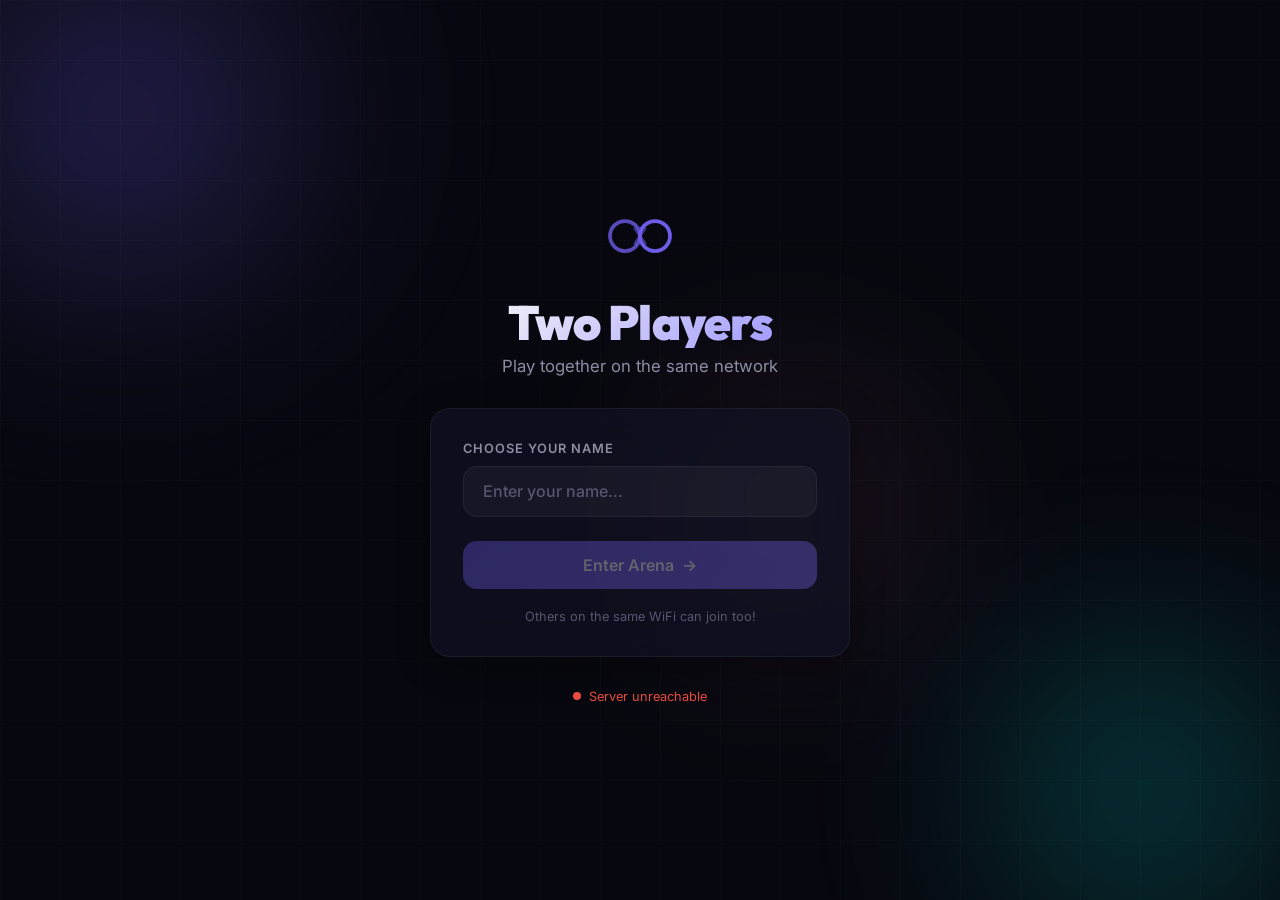
==== frontend/index.html @ 7f924c31 "feat: add battleship and word duel multiplayer game modes with backend services and frontend UI" ====
<!DOCTYPE html>
<html lang="en">
<head>
    <meta charset="UTF-8">
    <meta name="viewport" content="width=device-width, initial-scale=1.0">
    <title>Two Players | Local Multiplayer Games</title>
    <meta name="description" content="Play multiplayer games with friends on the same WiFi network. Challenge your friends in real-time!">

    <!-- Google Fonts -->
    <link rel="preconnect" href="https://fonts.googleapis.com">
    <link rel="preconnect" href="https://fonts.gstatic.com" crossorigin>
    <link href="https://fonts.googleapis.com/css2?family=Outfit:wght@300;400;500;600;700;800;900&family=Inter:wght@300;400;500;600;700&display=swap" rel="stylesheet">

    <!-- Socket.IO client (local vendored library for offline/LAN multiplayer) -->
    <script src="js/libs/socket.io.min.js"></script>

    <!-- Stylesheets -->
    <link rel="stylesheet" href="css/base.css">
    <link rel="stylesheet" href="css/components.css">
    <link rel="stylesheet" href="css/animations.css">
    <link rel="stylesheet" href="css/screens/register.css">
    <link rel="stylesheet" href="css/screens/lobby.css">
    <link rel="stylesheet" href="css/screens/games.css">
    <link rel="stylesheet" href="css/screens/tic-tac-toe.css">
    <link rel="stylesheet" href="css/screens/rock-paper-scissors.css">
    <link rel="stylesheet" href="css/screens/connect-four.css">
    <link rel="stylesheet" href="css/screens/memory-match.css">
    <link rel="stylesheet" href="css/screens/word-duel.css">
</head>
<body>
    <!-- ═══════ Animated Background ═══════ -->
    <div class="bg-animation">
        <div class="orb orb-1"></div>
        <div class="orb orb-2"></div>
        <div class="orb orb-3"></div>
        <div class="grid-overlay"></div>
    </div>

    <!-- ═══════ Toast Container ═══════ -->
    <div id="toast-container"></div>

    <!-- ═══════ SCREEN 1: Registration ═══════ -->
    <section id="screen-register" class="screen active">
        <div class="register-container">
            <div class="logo-section">
                <div class="logo-icon">
                    <svg viewBox="0 0 64 64" fill="none">
                        <circle cx="20" cy="32" r="12" stroke="currentColor" stroke-width="3" opacity="0.8"/>
                        <circle cx="44" cy="32" r="12" stroke="currentColor" stroke-width="3"/>
                        <path d="M28 26 L36 38" stroke="currentColor" stroke-width="2.5" stroke-linecap="round" opacity="0.5"/>
                        <path d="M28 38 L36 26" stroke="currentColor" stroke-width="2.5" stroke-linecap="round" opacity="0.5"/>
                    </svg>
                </div>
                <h1 class="logo-title">Two Players</h1>
                <p class="logo-subtitle">Play together on the same network</p>
            </div>

            <div class="register-card glass-card">
                <div class="input-group">
                    <label for="player-name">Choose your name</label>
                    <input
                        type="text"
                        id="player-name"
                        placeholder="Enter your name..."
                        maxlength="16"
                        autocomplete="off"
                        spellcheck="false"
                    >
                    <div class="input-accent"></div>
                </div>
                <button id="btn-join" class="btn-primary" disabled>
                    <span class="btn-text">Enter Arena</span>
                    <span class="btn-icon">→</span>
                </button>
                <p class="hint-text">Others on the same WiFi can join too!</p>
            </div>

            <div class="connection-status" id="connection-status">
                <span class="status-dot"></span>
                <span class="status-text">Connecting to server...</span>
            </div>
        </div>
    </section>

    <!-- ═══════ SCREEN 2: Lobby (Who to play with) ═══════ -->
    <section id="screen-lobby" class="screen">
        <header class="top-bar">
            <div class="top-bar-left">
                <button id="btn-lobby-back" class="btn-icon-only" title="Change Name / Exit">
                    <svg viewBox="0 0 24 24" fill="none" stroke="currentColor" stroke-width="2" stroke-linecap="round">
                        <path d="M19 12H5M12 19l-7-7 7-7"/>
                    </svg>
                </button>
                <div class="user-badge">
                    <div class="avatar" id="my-avatar">?</div>
                    <span class="user-name" id="my-name">Player</span>
                </div>
            </div>

            <div class="top-bar-center">
                <h2>Players Online</h2>
            </div>
            <div class="top-bar-right">
                <div class="online-count">
                    <span class="pulse-dot"></span>
                    <span id="online-count">0</span> online
                </div>
            </div>
        </header>

        <main class="lobby-content">
            <div id="player-list-empty" class="empty-state">
                <div class="empty-icon">
                    <svg viewBox="0 0 80 80" fill="none">
                        <circle cx="40" cy="30" r="14" stroke="currentColor" stroke-width="2.5"/>
                        <path d="M18 65 C18 50 62 50 62 65" stroke="currentColor" stroke-width="2.5" stroke-linecap="round"/>
                        <circle cx="58" cy="22" r="6" stroke="currentColor" stroke-width="2" opacity="0.5"/>
                        <path d="M64 22 L72 22 M68 18 L68 26" stroke="currentColor" stroke-width="2" stroke-linecap="round" opacity="0.5"/>
                    </svg>
                </div>
                <h3>Waiting for players...</h3>
                <p>Share your WiFi network and ask a friend to join!</p>
            </div>

            <div id="player-list" class="player-list"></div>
        </main>

        <!-- Invite Modal -->
        <div id="invite-modal" class="modal-overlay hidden">
            <div class="modal glass-card">
                <div class="modal-icon invite-icon">⚔️</div>
                <h3 id="invite-modal-title">Challenge Incoming!</h3>
                <p id="invite-modal-text">Player wants to play with you</p>
                <div class="modal-actions">
                    <button id="btn-accept-invite" class="btn-primary">Accept</button>
                    <button id="btn-decline-invite" class="btn-secondary">Decline</button>
                </div>
            </div>
        </div>
    </section>

    <!-- ═══════ SCREEN 3: Game Selection (Cards) ═══════ -->
    <section id="screen-games" class="screen">
        <header class="top-bar">
            <div class="top-bar-left">
                <button id="btn-leave-pair" class="btn-icon-only" title="Leave">
                    <svg viewBox="0 0 24 24" fill="none" stroke="currentColor" stroke-width="2" stroke-linecap="round">
                        <path d="M19 12H5M12 19l-7-7 7-7"/>
                    </svg>
                </button>
            </div>
            <div class="top-bar-center">
                <h2>Choose a Game</h2>
            </div>
            <div class="top-bar-right">
                <div class="pair-info">
                    <span class="pair-badge" id="pair-badge">You & Friend</span>
                </div>
            </div>
        </header>

        <main class="games-content">
            <div class="games-grid" id="games-grid">
                <!-- Game cards injected by JS -->
            </div>
        </main>
    </section>

    <!-- ═══════ SCREEN 4: Game Arena (Tic Tac Toe) ═══════ -->
    <section id="screen-game-arena" class="screen">
        <header class="top-bar">
            <div class="top-bar-left">
                <button id="btn-leave-game" class="btn-icon-only" title="Back to Games">
                    <svg viewBox="0 0 24 24" fill="none" stroke="currentColor" stroke-width="2" stroke-linecap="round">
                        <path d="M19 12H5M12 19l-7-7 7-7"/>
                    </svg>
                </button>
            </div>
            <div class="top-bar-center">
                <h2 id="arena-game-title">Tic Tac Toe</h2>
            </div>
            <div class="top-bar-right">
                <div class="pair-info">
                    <span class="pair-badge" id="arena-pair-badge">You & Friend</span>
                </div>
            </div>
        </header>

        <main class="arena-content">
            <!-- Scoreboard -->
            <div class="ttt-scoreboard">
                <div class="ttt-score-card player-x-card" id="card-player-x">
                    <div class="avatar ttt-avatar" id="ttt-avatar-x">X</div>
                    <div class="ttt-player-details">
                        <span class="ttt-player-name" id="ttt-name-x">Player 1</span>
                        <span class="ttt-symbol-badge badge-x">✕</span>
                    </div>
                    <div class="ttt-score" id="ttt-score-x">0</div>
                </div>

                <div class="ttt-vs-card">
                    <span class="ttt-ties-label">DRAWS</span>
                    <span class="ttt-ties-score" id="ttt-score-ties">0</span>
                </div>

                <div class="ttt-score-card player-o-card" id="card-player-o">
                    <div class="ttt-score" id="ttt-score-o">0</div>
                    <div class="ttt-player-details">
                        <span class="ttt-player-name" id="ttt-name-o">Player 2</span>
                        <span class="ttt-symbol-badge badge-o">○</span>
                    </div>
                    <div class="avatar ttt-avatar" id="ttt-avatar-o">O</div>
                </div>
            </div>

            <!-- Turn Banner -->
            <div class="ttt-turn-banner" id="ttt-turn-banner">
                <span class="turn-dot"></span>
                <span id="ttt-turn-text">Waiting for game start...</span>
            </div>

            <!-- 3x3 Grid Board -->
            <div class="ttt-board-wrapper">
                <div class="ttt-board" id="ttt-board">
                    <button class="ttt-cell" data-index="0" aria-label="Cell 0"></button>
                    <button class="ttt-cell" data-index="1" aria-label="Cell 1"></button>
                    <button class="ttt-cell" data-index="2" aria-label="Cell 2"></button>
                    <button class="ttt-cell" data-index="3" aria-label="Cell 3"></button>
                    <button class="ttt-cell" data-index="4" aria-label="Cell 4"></button>
                    <button class="ttt-cell" data-index="5" aria-label="Cell 5"></button>
                    <button class="ttt-cell" data-index="6" aria-label="Cell 6"></button>
                    <button class="ttt-cell" data-index="7" aria-label="Cell 7"></button>
                    <button class="ttt-cell" data-index="8" aria-label="Cell 8"></button>
                </div>
            </div>
        </main>

        <!-- Round Result Modal -->
        <div id="ttt-result-modal" class="modal-overlay hidden">
            <div class="modal glass-card">
                <div class="modal-icon" id="ttt-result-icon">🏆</div>
                <h3 id="ttt-result-title">Victory!</h3>
                <p id="ttt-result-sub">Alice won the round</p>
                <div class="modal-actions">
                    <button id="btn-ttt-rematch" class="btn-primary">Play Again</button>
                    <button id="btn-ttt-back" class="btn-secondary">Leave to Lobby</button>
                </div>
            </div>
        </div>
    </section>

    <!-- ═══════ SCREEN 5: Game Arena (Rock Paper Scissors) ═══════ -->
    <section id="screen-rps-arena" class="screen">
        <header class="top-bar">
            <div class="top-bar-left">
                <button id="btn-leave-rps" class="btn-icon-only" title="Back to Games">
                    <svg viewBox="0 0 24 24" fill="none" stroke="currentColor" stroke-width="2" stroke-linecap="round">
                        <path d="M19 12H5M12 19l-7-7 7-7"/>
                    </svg>
                </button>
            </div>
            <div class="top-bar-center">
                <h2 id="rps-game-title">Rock Paper Scissors</h2>
            </div>
            <div class="top-bar-right">
                <div class="pair-info">
                    <span class="pair-badge" id="rps-pair-badge">You & Friend</span>
                </div>
            </div>
        </header>

        <main class="arena-content rps-content">
            <!-- Scoreboard -->
            <div class="rps-scoreboard">
                <div class="rps-score-card player-p1-card" id="rps-card-p1">
                    <div class="avatar rps-avatar" id="rps-avatar-p1">1</div>
                    <div class="rps-player-details">
                        <span class="rps-player-name" id="rps-name-p1">Player 1</span>
                        <span class="rps-status-pill" id="rps-status-p1">Thinking...</span>
                    </div>
                    <div class="rps-score" id="rps-score-p1">0</div>
                </div>

                <div class="rps-round-tracker">
                    <span class="rps-round-badge" id="rps-round-badge">Round 1</span>
                    <span class="rps-target-hint">First to 3</span>
                </div>

                <div class="rps-score-card player-p2-card" id="rps-card-p2">
                    <div class="rps-score" id="rps-score-p2">0</div>
                    <div class="rps-player-details">
                        <span class="rps-player-name" id="rps-name-p2">Player 2</span>
                        <span class="rps-status-pill" id="rps-status-p2">Thinking...</span>
                    </div>
                    <div class="avatar rps-avatar" id="rps-avatar-p2">2</div>
                </div>
            </div>

            <!-- Clash Arena Stage -->
            <div class="rps-stage" id="rps-stage">
                <!-- Player 1 Hand Slot -->
                <div class="rps-fighter-slot left rps-slot-p1" id="rps-slot-p1">
                    <div class="rps-hand-display" id="rps-hand-p1">
                        <span class="rps-hand-emoji">❓</span>
                    </div>
                    <span class="rps-fighter-label" id="rps-fighter-label-p1">Player 1</span>
                </div>

                <!-- VS Flash Centerpiece -->
                <div class="rps-vs-divider">
                    <div class="rps-vs-circle">VS</div>
                    <div class="rps-clash-sparks" id="rps-clash-sparks"></div>
                </div>

                <!-- Player 2 Hand Slot -->
                <div class="rps-fighter-slot right rps-slot-p2" id="rps-slot-p2">
                    <div class="rps-hand-display" id="rps-hand-p2">
                        <span class="rps-hand-emoji">❓</span>
                    </div>
                    <span class="rps-fighter-label" id="rps-fighter-label-p2">Player 2</span>
                </div>
            </div>

            <!-- Round Announcement Banner -->
            <div class="rps-banner" id="rps-banner">
                <span class="rps-banner-icon">⚔️</span>
                <span id="rps-banner-text">Choose your weapon!</span>
            </div>

            <!-- Player Controls: 3 Pickable Cards -->
            <div class="rps-controls" id="rps-controls">
                <p class="rps-controls-hint">Make your secret pick:</p>
                <div class="rps-buttons-grid">
                    <button class="rps-choice-btn" data-choice="rock" id="rps-btn-rock">
                        <span class="choice-icon">✊</span>
                        <span class="choice-label">Rock</span>
                        <span class="choice-beats">Crushes Scissors</span>
                    </button>
                    <button class="rps-choice-btn" data-choice="paper" id="rps-btn-paper">
                        <span class="choice-icon">✋</span>
                        <span class="choice-label">Paper</span>
                        <span class="choice-beats">Wraps Rock</span>
                    </button>
                    <button class="rps-choice-btn" data-choice="scissors" id="rps-btn-scissors">
                        <span class="choice-icon">✌️</span>
                        <span class="choice-label">Scissors</span>
                        <span class="choice-beats">Cuts Paper</span>
                    </button>
                </div>
            </div>

            <!-- Post-round Countdown / Next Round button -->
            <div class="rps-next-action hidden" id="rps-next-action">
                <button id="btn-rps-next" class="btn-primary">
                    Next Round (<span id="rps-next-countdown">3</span>s)
                </button>
            </div>
        </main>

        <!-- Match Result Modal -->
        <div id="rps-result-modal" class="modal-overlay hidden">
            <div class="modal glass-card">
                <div class="modal-icon" id="rps-result-icon">🏆</div>
                <h3 id="rps-result-title">Victory!</h3>
                <p id="rps-result-sub">Alice won the match 3 - 1</p>
                <div class="modal-actions">
                    <button id="btn-rps-rematch" class="btn-primary">Play Again</button>
                    <button id="btn-rps-back" class="btn-secondary">Leave to Lobby</button>
                </div>
            </div>
        </div>
    </section>

    <!-- ═══════ SCREEN 6: Game Arena (Connect Four) ═══════ -->
    <section id="screen-c4-arena" class="screen">
        <header class="top-bar">
            <div class="top-bar-left">
                <button id="btn-leave-c4" class="btn-icon-only" title="Back to Games">
                    <svg viewBox="0 0 24 24" fill="none" stroke="currentColor" stroke-width="2" stroke-linecap="round">
                        <path d="M19 12H5M12 19l-7-7 7-7"/>
                    </svg>
                </button>
            </div>
            <div class="top-bar-center">
                <h2 id="c4-game-title">Connect Four</h2>
            </div>
            <div class="top-bar-right">
                <div class="pair-info">
                    <span class="pair-badge" id="c4-pair-badge">You & Friend</span>
                </div>
            </div>
        </header>

        <main class="arena-content c4-content">
            <!-- Scoreboard -->
            <div class="c4-scoreboard">
                <div class="c4-score-card player-red-card" id="c4-card-red">
                    <div class="avatar c4-avatar" id="c4-avatar-red">🔴</div>
                    <div class="c4-player-details">
                        <span class="c4-player-name" id="c4-name-red">Player 1</span>
                        <span class="c4-color-badge badge-red">Red Disc</span>
                    </div>
                    <div class="c4-score" id="c4-score-red">0</div>
                </div>

                <div class="c4-vs-card">
                    <span class="c4-ties-label">DRAWS</span>
                    <span class="c4-ties-score" id="c4-score-ties">0</span>
                </div>

                <div class="c4-score-card player-yellow-card" id="c4-card-yellow">
                    <div class="c4-score" id="c4-score-yellow">0</div>
                    <div class="c4-player-details">
                        <span class="c4-player-name" id="c4-name-yellow">Player 2</span>
                        <span class="c4-color-badge badge-yellow">Yellow Disc</span>
                    </div>
                    <div class="avatar c4-avatar" id="c4-avatar-yellow">🟡</div>
                </div>
            </div>

            <!-- Turn Banner -->
            <div class="c4-turn-banner" id="c4-turn-banner">
                <span class="c4-turn-dot" id="c4-turn-dot"></span>
                <span id="c4-turn-text">Waiting for game start...</span>
            </div>

            <!-- 7x6 Board Frame -->
            <div class="c4-board-wrapper">
                <!-- 7 Column Drop Arrow Controls -->
                <div class="c4-column-indicators" id="c4-column-indicators">
                    <!-- Drop buttons 0..6 injected by JS -->
                </div>

                <!-- 7x6 Circular Grid -->
                <div class="c4-board" id="c4-board">
                    <!-- 42 cells injected by JS -->
                </div>
            </div>
        </main>

        <!-- Round Result Modal -->
        <div id="c4-result-modal" class="modal-overlay hidden">
            <div class="modal glass-card">
                <div class="modal-icon" id="c4-result-icon">🏆</div>
                <h3 id="c4-result-title">Victory!</h3>
                <p id="c4-result-sub">Alice connected 4 discs!</p>
                <div class="modal-actions">
                    <button id="btn-c4-rematch" class="btn-primary">Play Again</button>
                    <button id="btn-c4-back" class="btn-secondary">Leave to Lobby</button>
                </div>
            </div>
        </div>
    </section>

    <!-- ═══════ SCREEN 7: Game Arena (Memory Match) ═══════ -->
    <section id="screen-memory-arena" class="screen">
        <header class="top-bar">
            <div class="top-bar-left">
                <button id="btn-leave-memory" class="btn-icon-only" title="Back to Games">
                    <svg viewBox="0 0 24 24" fill="none" stroke="currentColor" stroke-width="2" stroke-linecap="round">
                        <path d="M19 12H5M12 19l-7-7 7-7"/>
                    </svg>
                </button>
            </div>
            <div class="top-bar-center">
                <h2 id="memory-game-title">Memory Match</h2>
            </div>
            <div class="top-bar-right">
                <div class="pair-info">
                    <span class="pair-badge" id="memory-pair-badge">You & Friend</span>
                </div>
            </div>
        </header>

        <main class="arena-content memory-content">
            <!-- Scoreboard -->
            <div class="memory-scoreboard">
                <div class="memory-score-card player-p1-card" id="memory-card-p1">
                    <div class="avatar memory-avatar" id="memory-avatar-p1">1</div>
                    <div class="memory-player-details">
                        <span class="memory-player-name" id="memory-name-p1">Player 1</span>
                        <span class="memory-pairs-pill" id="memory-pairs-p1">0 pairs</span>
                    </div>
                    <div class="memory-score" id="memory-score-p1">0</div>
                </div>

                <div class="memory-tracker">
                    <span class="memory-pairs-left-badge" id="memory-pairs-left">8 Left</span>
                    <span class="memory-total-pairs">Pairs Duel</span>
                </div>

                <div class="memory-score-card player-p2-card" id="memory-card-p2">
                    <div class="memory-score" id="memory-score-p2">0</div>
                    <div class="memory-player-details">
                        <span class="memory-player-name" id="memory-name-p2">Player 2</span>
                        <span class="memory-pairs-pill" id="memory-pairs-p2">0 pairs</span>
                    </div>
                    <div class="avatar memory-avatar" id="memory-avatar-p2">2</div>
                </div>
            </div>

            <!-- Turn Banner -->
            <div class="memory-turn-banner" id="memory-turn-banner">
                <span class="memory-turn-dot" id="memory-turn-dot"></span>
                <span id="memory-turn-text">Flip 2 cards to find a match!</span>
            </div>

            <!-- 4x4 Grid Board -->
            <div class="memory-grid" id="memory-grid">
                <!-- 16 flip cards injected by JS -->
            </div>
        </main>

        <!-- Round Result Modal -->
        <div id="memory-result-modal" class="modal-overlay hidden">
            <div class="modal glass-card">
                <div class="modal-icon" id="memory-result-icon">🏆</div>
                <h3 id="memory-result-title">Victory!</h3>
                <p id="memory-result-sub">Alice found 5 pairs and won!</p>
                <div class="modal-actions">
                    <button id="btn-memory-rematch" class="btn-primary">Play Again</button>
                    <button id="btn-memory-back" class="btn-secondary">Leave to Lobby</button>
                </div>
            </div>
        </div>
    </section>

    <!-- ═══════ SCREEN 8: Game Arena (Word Duel) ═══════ -->
    <section id="screen-word-arena" class="screen">
        <header class="top-bar">
            <div class="top-bar-left">
                <button id="btn-leave-word" class="btn-icon-only" title="Back to Games">
                    <svg viewBox="0 0 24 24" fill="none" stroke="currentColor" stroke-width="2" stroke-linecap="round">
                        <path d="M19 12H5M12 19l-7-7 7-7"/>
                    </svg>
                </button>
            </div>
            <div class="top-bar-center">
                <h2 id="word-game-title">Word Duel</h2>
            </div>
            <div class="top-bar-right">
                <div class="pair-info">
                    <span class="pair-badge" id="word-pair-badge">You & Friend</span>
                </div>
            </div>
        </header>

        <main class="arena-content word-content">
            <!-- Scoreboard -->
            <div class="word-scoreboard">
                <div class="word-score-card player-p1-card" id="word-card-p1">
                    <div class="avatar word-avatar" id="word-avatar-p1">1</div>
                    <div class="word-player-details">
                        <span class="word-player-name" id="word-name-p1">Player 1</span>
                        <span class="word-pts-pill">Duelist</span>
                    </div>
                    <div class="word-score" id="word-score-p1">0</div>
                </div>

                <div class="word-tracker">
                    <span class="word-round-badge" id="word-round-badge">Round 1 / 3</span>
                    <div class="word-strikes-container" id="word-strikes">❤️❤️❤️❤️❤️❤️</div>
                </div>

                <div class="word-score-card player-p2-card" id="word-card-p2">
                    <div class="word-score" id="word-score-p2">0</div>
                    <div class="word-player-details">
                        <span class="word-player-name" id="word-name-p2">Player 2</span>
                        <span class="word-pts-pill">Duelist</span>
                    </div>
                    <div class="avatar word-avatar" id="word-avatar-p2">2</div>
                </div>
            </div>

            <!-- Turn Banner -->
            <div class="word-turn-banner" id="word-turn-banner">
                <span class="word-turn-dot" id="word-turn-dot"></span>
                <span id="word-turn-text">Guess a letter or solve the word!</span>
            </div>

            <!-- Word Letter Blanks Display -->
            <div class="word-blanks-stage" id="word-blanks">
                <!-- Blanks injected by JS -->
            </div>

            <!-- Direct Solve Input Bar -->
            <div class="word-solve-bar">
                <input type="text" id="word-solve-input" class="word-solve-input" placeholder="SOLVE FULL WORD..." maxlength="12" autocomplete="off" />
                <button id="btn-word-solve" class="word-solve-btn">SOLVE (+50)</button>
            </div>

            <!-- Virtual QWERTY Keyboard -->
            <div class="word-keyboard" id="word-keyboard">
                <!-- Keys injected by JS -->
            </div>
        </main>

        <!-- Round / Match Result Modal -->
        <div id="word-result-modal" class="modal-overlay hidden">
            <div class="modal glass-card">
                <div class="modal-icon" id="word-result-icon">🏆</div>
                <h3 id="word-result-title">Victory!</h3>
                <p id="word-result-sub">Alice solved the word!</p>
                <div class="modal-actions">
                    <button id="btn-word-rematch" class="btn-primary">Next Round</button>
                    <button id="btn-word-back" class="btn-secondary">Leave to Lobby</button>
                </div>
            </div>
        </div>
    </section>

    <!-- ═══════ App Entry Point (ES Module) ═══════ -->
    <script type="module" src="js/app.js"></script>
</body>
</html>
---- frontend/css/base.css ----
/* ══════════════════════════════════════════════════════════
   Base — Reset, Custom Properties, Typography, Layout
   ══════════════════════════════════════════════════════════ */

/* ─── CSS Custom Properties (Design Tokens) ─────────────── */
:root {
    /* Color palette — dark mode with electric accents */
    --bg-deep: #07080f;
    --bg-surface: #0d0f1a;
    --bg-card: rgba(16, 19, 38, 0.65);
    --bg-card-hover: rgba(22, 26, 52, 0.8);

    --accent-primary: #6c5ce7;
    --accent-secondary: #a29bfe;
    --accent-glow: rgba(108, 92, 231, 0.35);
    --accent-cyan: #00cec9;
    --accent-pink: #fd79a8;
    --accent-orange: #f39c12;
    --accent-green: #00b894;
    --accent-red: #e74c3c;

    --text-primary: #f0f0f8;
    --text-secondary: #8b8da3;
    --text-muted: #555770;

    --border-subtle: rgba(255, 255, 255, 0.06);
    --border-glow: rgba(108, 92, 231, 0.3);

    --radius-sm: 8px;
    --radius-md: 14px;
    --radius-lg: 20px;
    --radius-xl: 28px;

    --shadow-glow: 0 0 30px rgba(108, 92, 231, 0.15);
    --shadow-card: 0 8px 32px rgba(0, 0, 0, 0.4);

    --font-heading: 'Outfit', sans-serif;
    --font-body: 'Inter', sans-serif;

    --transition-fast: 0.2s cubic-bezier(0.4, 0, 0.2, 1);
    --transition-smooth: 0.4s cubic-bezier(0.4, 0, 0.2, 1);
    --transition-bounce: 0.5s cubic-bezier(0.34, 1.56, 0.64, 1);
}

/* ─── Reset ─────────────────────────────────────────────── */
*, *::before, *::after {
    margin: 0;
    padding: 0;
    box-sizing: border-box;
}

html {
    font-size: 16px;
    scroll-behavior: smooth;
    -webkit-font-smoothing: antialiased;
    -moz-osx-font-smoothing: grayscale;
}

body {
    font-family: var(--font-body);
    background: var(--bg-deep);
    color: var(--text-primary);
    min-height: 100vh;
    overflow-x: hidden;
    position: relative;
}

h1, h2, h3, h4, h5, h6 {
    font-family: var(--font-heading);
    font-weight: 700;
    letter-spacing: -0.02em;
}

input, button {
    font-family: var(--font-body);
    border: none;
    outline: none;
}

/* ─── Animated Background ───────────────────────────────── */
.bg-animation {
    position: fixed;
    inset: 0;
    z-index: 0;
    overflow: hidden;
    pointer-events: none;
}

.orb {
    position: absolute;
    border-radius: 50%;
    filter: blur(100px);
    opacity: 0.4;
}

.orb-1 {
    width: 500px;
    height: 500px;
    background: radial-gradient(circle, var(--accent-primary), transparent 70%);
    top: -15%;
    left: -10%;
}

.orb-2 {
    width: 400px;
    height: 400px;
    background: radial-gradient(circle, var(--accent-cyan), transparent 70%);
    bottom: -10%;
    right: -5%;
}

.orb-3 {
    width: 300px;
    height: 300px;
    background: radial-gradient(circle, var(--accent-pink), transparent 70%);
    top: 40%;
    left: 50%;
    opacity: 0.25;
}

.grid-overlay {
    position: absolute;
    inset: 0;
    background-image:
        linear-gradient(rgba(255, 255, 255, 0.015) 1px, transparent 1px),
        linear-gradient(90deg, rgba(255, 255, 255, 0.015) 1px, transparent 1px);
    background-size: 60px 60px;
}

/* ─── Screens Base ──────────────────────────────────────── */
.screen {
    position: fixed;
    inset: 0;
    z-index: 1;
    display: flex;
    flex-direction: column;
    opacity: 0;
    visibility: hidden;
    transform: translateY(20px);
    transition: opacity 0.5s ease, transform 0.5s ease, visibility 0s 0.5s;
}

.screen.active {
    opacity: 1;
    visibility: visible;
    transform: translateY(0);
    transition: opacity 0.5s ease, transform 0.5s ease, visibility 0s 0s;
}

/* ─── Scrollbar ─────────────────────────────────────────── */
::-webkit-scrollbar { width: 6px; }
::-webkit-scrollbar-track { background: transparent; }
::-webkit-scrollbar-thumb { background: rgba(255, 255, 255, 0.08); border-radius: 3px; }
::-webkit-scrollbar-thumb:hover { background: rgba(255, 255, 255, 0.15); }

/* ─── Utility ───────────────────────────────────────────── */
.hidden { display: none !important; }
---- frontend/css/components.css ----
/* ══════════════════════════════════════════════════════════
   Components — Reusable UI elements
   ══════════════════════════════════════════════════════════ */

/* ─── Glass Card ────────────────────────────────────────── */
.glass-card {
    background: var(--bg-card);
    backdrop-filter: blur(20px);
    -webkit-backdrop-filter: blur(20px);
    border: 1px solid var(--border-subtle);
    border-radius: var(--radius-lg);
    box-shadow: var(--shadow-card);
}

/* ─── Buttons ───────────────────────────────────────────── */
.btn-primary {
    width: 100%;
    padding: 0.9rem 1.5rem;
    background: linear-gradient(135deg, var(--accent-primary), #7c6cf0);
    color: white;
    font-size: 1rem;
    font-weight: 600;
    border-radius: var(--radius-md);
    cursor: pointer;
    display: flex;
    align-items: center;
    justify-content: center;
    gap: 0.5rem;
    position: relative;
    overflow: hidden;
    transition: var(--transition-fast);
}

.btn-primary:hover:not(:disabled) {
    transform: translateY(-2px);
    box-shadow: 0 6px 25px var(--accent-glow);
}

.btn-primary:active:not(:disabled) { transform: translateY(0); }

.btn-primary:disabled {
    opacity: 0.35;
    cursor: not-allowed;
}

.btn-primary .btn-icon { transition: transform var(--transition-fast); }
.btn-primary:hover:not(:disabled) .btn-icon { transform: translateX(4px); }

.btn-secondary {
    padding: 0.75rem 1.5rem;
    background: rgba(255, 255, 255, 0.06);
    color: var(--text-secondary);
    font-size: 0.95rem;
    font-weight: 500;
    border-radius: var(--radius-md);
    cursor: pointer;
    transition: var(--transition-fast);
    border: 1px solid var(--border-subtle);
}

.btn-secondary:hover {
    background: rgba(255, 255, 255, 0.1);
    color: var(--text-primary);
}

.btn-icon-only {
    width: 40px;
    height: 40px;
    display: flex;
    align-items: center;
    justify-content: center;
    background: rgba(255, 255, 255, 0.06);
    border-radius: var(--radius-sm);
    color: var(--text-secondary);
    cursor: pointer;
    transition: var(--transition-fast);
    border: 1px solid var(--border-subtle);
}

.btn-icon-only:hover {
    background: rgba(255, 255, 255, 0.1);
    color: var(--text-primary);
}

.btn-icon-only svg { width: 20px; height: 20px; }

/* ─── Top Bar ───────────────────────────────────────────── */
.top-bar {
    display: flex;
    align-items: center;
    justify-content: space-between;
    padding: 1rem 1.5rem;
    background: rgba(13, 15, 26, 0.85);
    backdrop-filter: blur(15px);
    border-bottom: 1px solid var(--border-subtle);
    z-index: 10;
}

.top-bar-center h2 {
    font-size: 1.15rem;
    font-weight: 700;
}

.top-bar-left {
    display: flex;
    align-items: center;
    gap: 0.75rem;
}


/* ─── User Badge ────────────────────────────────────────── */
.user-badge {
    display: flex;
    align-items: center;
    gap: 0.6rem;
}

.avatar {
    width: 36px;
    height: 36px;
    border-radius: 50%;
    background: linear-gradient(135deg, var(--accent-primary), var(--accent-cyan));
    display: flex;
    align-items: center;
    justify-content: center;
    font-weight: 700;
    font-size: 0.85rem;
    color: white;
    text-transform: uppercase;
}

.user-name {
    font-weight: 600;
    font-size: 0.95rem;
    color: var(--text-primary);
}

/* ─── Online Count ──────────────────────────────────────── */
.online-count {
    display: flex;
    align-items: center;
    gap: 0.4rem;
    font-size: 0.85rem;
    color: var(--text-secondary);
    font-weight: 500;
}

.pulse-dot {
    width: 8px;
    height: 8px;
    border-radius: 50%;
    background: var(--accent-green);
}

/* ─── Input Group ───────────────────────────────────────── */
.input-group {
    margin-bottom: 1.5rem;
    position: relative;
}

.input-group label {
    display: block;
    font-size: 0.8rem;
    font-weight: 600;
    color: var(--text-secondary);
    text-transform: uppercase;
    letter-spacing: 0.08em;
    margin-bottom: 0.6rem;
}

.input-group input {
    width: 100%;
    padding: 0.9rem 1.2rem;
    background: rgba(255, 255, 255, 0.04);
    border: 1.5px solid var(--border-subtle);
    border-radius: var(--radius-md);
    color: var(--text-primary);
    font-size: 1rem;
    font-weight: 500;
    transition: var(--transition-fast);
}

.input-group input::placeholder { color: var(--text-muted); }

.input-group input:focus {
    border-color: var(--accent-primary);
    background: rgba(108, 92, 231, 0.06);
    box-shadow: 0 0 0 3px rgba(108, 92, 231, 0.12);
}

.input-accent {
    position: absolute;
    bottom: 0;
    left: 50%;
    width: 0;
    height: 2px;
    background: linear-gradient(90deg, var(--accent-primary), var(--accent-cyan));
    border-radius: 2px;
    transition: var(--transition-smooth);
    transform: translateX(-50%);
}

.input-group input:focus ~ .input-accent { width: 90%; }

/* ─── Modal ─────────────────────────────────────────────── */
.modal-overlay {
    position: fixed;
    inset: 0;
    background: rgba(0, 0, 0, 0.6);
    backdrop-filter: blur(8px);
    display: flex;
    align-items: center;
    justify-content: center;
    z-index: 100;
}

.modal {
    width: 90%;
    max-width: 380px;
    padding: 2rem;
    text-align: center;
}

.modal-icon {
    font-size: 3rem;
    margin-bottom: 1rem;
}

.modal h3 {
    font-size: 1.3rem;
    margin-bottom: 0.4rem;
}

.modal p {
    font-size: 0.9rem;
    color: var(--text-secondary);
    margin-bottom: 1.5rem;
}

.modal-actions {
    display: flex;
    gap: 0.75rem;
}

.modal-actions .btn-primary,
.modal-actions .btn-secondary {
    flex: 1;
}

/* ─── Toast ─────────────────────────────────────────────── */
#toast-container {
    position: fixed;
    top: 1.5rem;
    right: 1.5rem;
    z-index: 200;
    display: flex;
    flex-direction: column;
    gap: 0.6rem;
}

.toast {
    padding: 0.8rem 1.2rem;
    background: rgba(16, 19, 38, 0.9);
    backdrop-filter: blur(15px);
    border: 1px solid var(--border-subtle);
    border-radius: var(--radius-md);
    color: var(--text-primary);
    font-size: 0.85rem;
    font-weight: 500;
    max-width: 320px;
    box-shadow: var(--shadow-card);
}

.toast.error { border-color: rgba(231, 76, 60, 0.3); color: var(--accent-red); }
.toast.success { border-color: rgba(0, 184, 148, 0.3); color: var(--accent-green); }

/* ─── Connection Status ─────────────────────────────────── */
.connection-status {
    display: flex;
    align-items: center;
    gap: 0.5rem;
    font-size: 0.8rem;
    color: var(--text-muted);
}

.status-dot {
    width: 8px;
    height: 8px;
    border-radius: 50%;
    background: var(--accent-orange);
}

.connection-status.connected .status-dot { background: var(--accent-green); }
.connection-status.connected .status-text { color: var(--accent-green); }
.connection-status.error .status-dot { background: var(--accent-red); }
.connection-status.error .status-text { color: var(--accent-red); }

/* ─── Pair Badge ────────────────────────────────────────── */
.pair-badge {
    padding: 0.35rem 0.9rem;
    background: rgba(108, 92, 231, 0.12);
    color: var(--accent-secondary);
    border-radius: 20px;
    font-size: 0.8rem;
    font-weight: 600;
}

/* ─── Hint Text ─────────────────────────────────────────── */
.hint-text {
    text-align: center;
    font-size: 0.8rem;
    color: var(--text-muted);
    margin-top: 1.2rem;
}

/* ─── Responsive ────────────────────────────────────────── */
@media (max-width: 640px) {
    .top-bar { padding: 0.8rem 1rem; }
    .top-bar-center h2 { font-size: 1rem; }
    .user-name { display: none; }
}
---- frontend/css/animations.css ----
/* ══════════════════════════════════════════════════════════
   Animations — All keyframe definitions
   ══════════════════════════════════════════════════════════ */

/* ─── Orb Float ─────────────────────────────────────────── */
.orb { animation: orbFloat 20s ease-in-out infinite; }
.orb-1 { animation-duration: 18s; }
.orb-2 { animation-duration: 22s; animation-delay: -5s; }
.orb-3 { animation-duration: 25s; animation-delay: -10s; }

@keyframes orbFloat {
    0%, 100% { transform: translate(0, 0) scale(1); }
    25% { transform: translate(60px, -40px) scale(1.1); }
    50% { transform: translate(-30px, 50px) scale(0.9); }
    75% { transform: translate(40px, 20px) scale(1.05); }
}

/* ─── Pulse ─────────────────────────────────────────────── */
.pulse-dot { animation: statusPulse 2s ease-in-out infinite; }
.status-dot { animation: statusPulse 1.5s ease-in-out infinite; }

@keyframes statusPulse {
    0%, 100% { opacity: 1; }
    50% { opacity: 0.3; }
}

/* ─── Fade In Up ────────────────────────────────────────── */
@keyframes fadeIn {
    from { opacity: 0; }
    to { opacity: 1; }
}

@keyframes fadeInUp {
    from { opacity: 0; transform: translateY(20px); }
    to { opacity: 1; transform: translateY(0); }
}

/* ─── Slide In ──────────────────────────────────────────── */
@keyframes slideIn {
    from { opacity: 0; transform: translateX(-15px); }
    to { opacity: 1; transform: translateX(0); }
}

/* ─── Card Appear ───────────────────────────────────────── */
@keyframes cardAppear {
    from { opacity: 0; transform: translateY(30px) scale(0.95); }
    to { opacity: 1; transform: translateY(0) scale(1); }
}

/* ─── Modal Pop ─────────────────────────────────────────── */
.modal-overlay { animation: fadeIn 0.3s ease; }
.modal { animation: modalPop 0.4s var(--transition-bounce); }

@keyframes modalPop {
    from { opacity: 0; transform: scale(0.85); }
    to { opacity: 1; transform: scale(1); }
}

/* ─── Icon Bounce ───────────────────────────────────────── */
.modal-icon { animation: iconBounce 0.6s ease; }

@keyframes iconBounce {
    0% { transform: scale(0); }
    50% { transform: scale(1.3); }
    100% { transform: scale(1); }
}

/* ─── Logo Pulse ────────────────────────────────────────── */
.logo-icon { animation: logoPulse 3s ease-in-out infinite; }

@keyframes logoPulse {
    0%, 100% { transform: scale(1); filter: drop-shadow(0 0 10px var(--accent-glow)); }
    50% { transform: scale(1.05); filter: drop-shadow(0 0 25px var(--accent-glow)); }
}

/* ─── Toast ─────────────────────────────────────────────── */
.toast { animation: toastIn 0.4s ease, toastOut 0.3s ease 3s forwards; }

@keyframes toastIn {
    from { opacity: 0; transform: translateX(30px); }
    to { opacity: 1; transform: translateX(0); }
}

@keyframes toastOut {
    from { opacity: 1; }
    to { opacity: 0; transform: translateY(-10px); }
}
---- frontend/css/screens/register.css ----
/* ══════════════════════════════════════════════════════════
   Screen: Registration
   ══════════════════════════════════════════════════════════ */

.register-container {
    display: flex;
    flex-direction: column;
    align-items: center;
    justify-content: center;
    height: 100%;
    padding: 2rem;
    gap: 2rem;
}

.logo-section {
    text-align: center;
    animation: fadeInUp 0.8s ease;
}

.logo-icon {
    width: 80px;
    height: 80px;
    margin: 0 auto 1.2rem;
    color: var(--accent-primary);
}

.logo-title {
    font-size: 3rem;
    font-weight: 900;
    background: linear-gradient(135deg, var(--text-primary), var(--accent-secondary));
    -webkit-background-clip: text;
    -webkit-text-fill-color: transparent;
    background-clip: text;
    line-height: 1.1;
}

.logo-subtitle {
    font-size: 1.05rem;
    color: var(--text-secondary);
    margin-top: 0.5rem;
    font-weight: 400;
}

.register-card {
    width: 100%;
    max-width: 420px;
    padding: 2rem;
    animation: fadeInUp 0.8s ease 0.2s both;
}

#screen-register .connection-status {
    animation: fadeInUp 0.8s ease 0.4s both;
}

@media (max-width: 640px) {
    .logo-title { font-size: 2.2rem; }
}
---- frontend/css/screens/lobby.css ----
/* ══════════════════════════════════════════════════════════
   Screen: Lobby (Player List)
   ══════════════════════════════════════════════════════════ */

.lobby-content {
    flex: 1;
    overflow-y: auto;
    padding: 1.5rem;
}

/* ─── Empty State ───────────────────────────────────────── */
.empty-state {
    display: flex;
    flex-direction: column;
    align-items: center;
    justify-content: center;
    height: 60vh;
    text-align: center;
    gap: 1rem;
    animation: fadeInUp 0.6s ease;
}

.empty-icon {
    width: 80px;
    height: 80px;
    color: var(--text-muted);
    opacity: 0.5;
}

.empty-state h3 {
    font-size: 1.3rem;
    color: var(--text-secondary);
}

.empty-state p {
    font-size: 0.9rem;
    color: var(--text-muted);
    max-width: 280px;
}

/* ─── Player List ───────────────────────────────────────── */
.player-list {
    display: flex;
    flex-direction: column;
    gap: 0.75rem;
    max-width: 600px;
    margin: 0 auto;
}

.player-item {
    display: flex;
    align-items: center;
    justify-content: space-between;
    padding: 1rem 1.2rem;
    background: var(--bg-card);
    border: 1px solid var(--border-subtle);
    border-radius: var(--radius-md);
    transition: var(--transition-fast);
    animation: slideIn 0.35s ease both;
}

.player-item:hover {
    background: var(--bg-card-hover);
    border-color: var(--border-glow);
}

.player-item-info {
    display: flex;
    align-items: center;
    gap: 0.8rem;
}

.player-item-avatar {
    width: 42px;
    height: 42px;
    border-radius: 50%;
    display: flex;
    align-items: center;
    justify-content: center;
    font-weight: 700;
    font-size: 0.95rem;
    color: white;
    text-transform: uppercase;
    flex-shrink: 0;
}

.player-item-name {
    font-weight: 600;
    font-size: 1rem;
}

.player-item-status {
    font-size: 0.75rem;
    color: var(--text-muted);
    margin-top: 2px;
}

.player-item-status.available { color: var(--accent-green); }
.player-item-status.in-game { color: var(--accent-orange); }

/* ─── Challenge Button ──────────────────────────────────── */
.btn-challenge {
    padding: 0.5rem 1.1rem;
    background: linear-gradient(135deg, var(--accent-primary), #7c6cf0);
    color: white;
    font-size: 0.82rem;
    font-weight: 600;
    border-radius: var(--radius-sm);
    cursor: pointer;
    transition: var(--transition-fast);
    white-space: nowrap;
    border: none;
}

.btn-challenge:hover {
    transform: scale(1.05);
    box-shadow: 0 4px 15px var(--accent-glow);
}

.btn-challenge:disabled {
    opacity: 0.3;
    cursor: not-allowed;
    transform: none;
}
---- frontend/css/screens/games.css ----
/* ══════════════════════════════════════════════════════════
   Screen: Game Selection Cards
   ══════════════════════════════════════════════════════════ */

.games-content {
    flex: 1;
    overflow-y: auto;
    padding: 2rem 1.5rem;
}

.games-grid {
    display: grid;
    grid-template-columns: repeat(auto-fill, minmax(260px, 1fr));
    gap: 1.25rem;
    max-width: 900px;
    margin: 0 auto;
}

/* ─── Game Card ─────────────────────────────────────────── */
.game-card {
    position: relative;
    background: var(--bg-card);
    border: 1px solid var(--border-subtle);
    border-radius: var(--radius-lg);
    padding: 1.8rem 1.5rem;
    cursor: pointer;
    transition: var(--transition-smooth);
    overflow: hidden;
    animation: cardAppear 0.5s ease both;
}

.game-card::before {
    content: '';
    position: absolute;
    inset: 0;
    border-radius: var(--radius-lg);
    opacity: 0;
    transition: opacity var(--transition-smooth);
    z-index: 0;
}

.game-card:hover {
    transform: translateY(-6px);
    border-color: var(--border-glow);
    box-shadow: var(--shadow-glow);
}

.game-card:hover::before { opacity: 1; }
.game-card:active { transform: translateY(-2px); }

.game-card-icon {
    width: 56px;
    height: 56px;
    border-radius: var(--radius-md);
    display: flex;
    align-items: center;
    justify-content: center;
    font-size: 1.8rem;
    margin-bottom: 1.2rem;
    position: relative;
    z-index: 1;
}

.game-card-title {
    font-family: var(--font-heading);
    font-size: 1.15rem;
    font-weight: 700;
    margin-bottom: 0.4rem;
    position: relative;
    z-index: 1;
}

.game-card-desc {
    font-size: 0.82rem;
    color: var(--text-secondary);
    line-height: 1.5;
    position: relative;
    z-index: 1;
}

.game-card-tag {
    display: inline-block;
    margin-top: 1rem;
    padding: 0.25rem 0.7rem;
    font-size: 0.7rem;
    font-weight: 600;
    border-radius: 20px;
    text-transform: uppercase;
    letter-spacing: 0.05em;
    position: relative;
    z-index: 1;
}

/* ─── Card Color Variants ───────────────────────────────── */
.game-card[data-color="purple"] .game-card-icon { background: rgba(108, 92, 231, 0.15); color: var(--accent-primary); }
.game-card[data-color="purple"]::before { background: linear-gradient(135deg, rgba(108, 92, 231, 0.06), transparent); }
.game-card[data-color="purple"] .game-card-tag { background: rgba(108, 92, 231, 0.12); color: var(--accent-secondary); }

.game-card[data-color="cyan"] .game-card-icon { background: rgba(0, 206, 201, 0.15); color: var(--accent-cyan); }
.game-card[data-color="cyan"]::before { background: linear-gradient(135deg, rgba(0, 206, 201, 0.06), transparent); }
.game-card[data-color="cyan"] .game-card-tag { background: rgba(0, 206, 201, 0.12); color: var(--accent-cyan); }

.game-card[data-color="pink"] .game-card-icon { background: rgba(253, 121, 168, 0.15); color: var(--accent-pink); }
.game-card[data-color="pink"]::before { background: linear-gradient(135deg, rgba(253, 121, 168, 0.06), transparent); }
.game-card[data-color="pink"] .game-card-tag { background: rgba(253, 121, 168, 0.12); color: var(--accent-pink); }

.game-card[data-color="orange"] .game-card-icon { background: rgba(243, 156, 18, 0.15); color: var(--accent-orange); }
.game-card[data-color="orange"]::before { background: linear-gradient(135deg, rgba(243, 156, 18, 0.06), transparent); }
.game-card[data-color="orange"] .game-card-tag { background: rgba(243, 156, 18, 0.12); color: var(--accent-orange); }

.game-card[data-color="green"] .game-card-icon { background: rgba(0, 184, 148, 0.15); color: var(--accent-green); }
.game-card[data-color="green"]::before { background: linear-gradient(135deg, rgba(0, 184, 148, 0.06), transparent); }
.game-card[data-color="green"] .game-card-tag { background: rgba(0, 184, 148, 0.12); color: var(--accent-green); }

.game-card[data-color="red"] .game-card-icon { background: rgba(231, 76, 60, 0.15); color: var(--accent-red); }
.game-card[data-color="red"]::before { background: linear-gradient(135deg, rgba(231, 76, 60, 0.06), transparent); }
.game-card[data-color="red"] .game-card-tag { background: rgba(231, 76, 60, 0.12); color: var(--accent-red); }

/* ─── Responsive ────────────────────────────────────────── */
@media (max-width: 640px) {
    .games-grid {
        grid-template-columns: 1fr;
        gap: 1rem;
    }
    .game-card { padding: 1.4rem 1.2rem; }
}
---- frontend/css/screens/tic-tac-toe.css ----
/* ══════════════════════════════════════════════════════════
   Screen: Tic Tac Toe Arena
   ══════════════════════════════════════════════════════════ */

.arena-content {
    flex: 1;
    display: flex;
    flex-direction: column;
    align-items: center;
    justify-content: center;
    padding: 1.5rem;
    max-width: 540px;
    margin: 0 auto;
    width: 100%;
}

/* ─── Scoreboard ────────────────────────────────────────── */
.ttt-scoreboard {
    display: grid;
    grid-template-columns: 1fr auto 1fr;
    gap: 0.8rem;
    align-items: center;
    width: 100%;
    margin-bottom: 1.25rem;
}

.ttt-score-card {
    display: flex;
    align-items: center;
    gap: 0.75rem;
    padding: 0.75rem 1rem;
    background: var(--bg-card);
    border: 1.5px solid var(--border-subtle);
    border-radius: var(--radius-md);
    backdrop-filter: blur(15px);
    transition: var(--transition-fast);
}

.ttt-score-card.active-turn {
    border-color: var(--accent-glow);
    box-shadow: 0 0 15px rgba(108, 92, 231, 0.25);
}

.player-x-card.active-turn {
    border-color: var(--accent-primary);
    box-shadow: 0 0 20px rgba(108, 92, 231, 0.35);
}

.player-o-card.active-turn {
    border-color: var(--accent-cyan);
    box-shadow: 0 0 20px rgba(0, 206, 201, 0.35);
}

.ttt-avatar {
    width: 38px;
    height: 38px;
    flex-shrink: 0;
}

.ttt-player-details {
    display: flex;
    flex-direction: column;
    gap: 2px;
    flex: 1;
    min-width: 0;
}

.ttt-player-name {
    font-size: 0.88rem;
    font-weight: 700;
    white-space: nowrap;
    overflow: hidden;
    text-overflow: ellipsis;
    color: var(--text-primary);
}

.ttt-symbol-badge {
    display: inline-block;
    font-size: 0.72rem;
    font-weight: 800;
    width: fit-content;
    padding: 1px 6px;
    border-radius: 4px;
}

.badge-x {
    background: rgba(108, 92, 231, 0.2);
    color: var(--accent-secondary);
}

.badge-o {
    background: rgba(0, 206, 201, 0.2);
    color: var(--accent-cyan);
}

.ttt-score {
    font-size: 1.4rem;
    font-weight: 800;
    font-family: var(--font-heading);
    color: var(--text-primary);
}

.ttt-vs-card {
    display: flex;
    flex-direction: column;
    align-items: center;
    justify-content: center;
    padding: 0.5rem 0.8rem;
    background: rgba(255, 255, 255, 0.03);
    border: 1px solid var(--border-subtle);
    border-radius: var(--radius-sm);
}

.ttt-ties-label {
    font-size: 0.65rem;
    font-weight: 700;
    letter-spacing: 0.08em;
    color: var(--text-muted);
}

.ttt-ties-score {
    font-size: 1.1rem;
    font-weight: 800;
    color: var(--text-secondary);
}

/* ─── Turn Banner ───────────────────────────────────────── */
.ttt-turn-banner {
    display: inline-flex;
    align-items: center;
    gap: 0.6rem;
    padding: 0.55rem 1.4rem;
    background: rgba(16, 19, 38, 0.8);
    border: 1px solid var(--border-subtle);
    border-radius: 30px;
    font-size: 0.88rem;
    font-weight: 600;
    color: var(--text-primary);
    margin-bottom: 1.5rem;
    box-shadow: var(--shadow-card);
    transition: var(--transition-fast);
}

.ttt-turn-banner .turn-dot {
    width: 8px;
    height: 8px;
    border-radius: 50%;
    background: var(--accent-primary);
    box-shadow: 0 0 10px var(--accent-primary);
    animation: pulse 1.8s infinite;
}

.ttt-turn-banner.my-turn {
    border-color: rgba(108, 92, 231, 0.4);
    background: rgba(108, 92, 231, 0.1);
}

.ttt-turn-banner.opponent-turn .turn-dot {
    background: var(--accent-orange);
    box-shadow: 0 0 10px var(--accent-orange);
}

/* ─── 3x3 Board ─────────────────────────────────────────── */
.ttt-board-wrapper {
    width: 100%;
    aspect-ratio: 1 / 1;
    max-width: 380px;
}

.ttt-board {
    display: grid;
    grid-template-columns: repeat(3, 1fr);
    grid-template-rows: repeat(3, 1fr);
    gap: 12px;
    width: 100%;
    height: 100%;
    padding: 14px;
    background: var(--bg-card);
    border: 1.5px solid var(--border-subtle);
    border-radius: var(--radius-xl);
    backdrop-filter: blur(20px);
    box-shadow: var(--shadow-card);
}

.ttt-cell {
    background: rgba(255, 255, 255, 0.035);
    border: 1px solid var(--border-subtle);
    border-radius: var(--radius-md);
    cursor: pointer;
    display: flex;
    align-items: center;
    justify-content: center;
    font-size: 3rem;
    font-weight: 900;
    font-family: var(--font-heading);
    color: transparent;
    transition: all 0.25s cubic-bezier(0.16, 1, 0.3, 1);
    position: relative;
    user-select: none;
    -webkit-user-select: none;
    outline: none;
}

.ttt-cell:hover:not(:disabled):not(.cell-x):not(.cell-o) {
    background: rgba(108, 92, 231, 0.08);
    border-color: rgba(108, 92, 231, 0.4);
    transform: scale(0.98);
}

.ttt-cell:disabled {
    cursor: default;
}

.ttt-cell.cell-x {
    color: var(--accent-secondary);
    text-shadow: 0 0 25px rgba(162, 155, 254, 0.7);
    animation: popIn 0.3s cubic-bezier(0.175, 0.885, 0.32, 1.275);
}

.ttt-cell.cell-o {
    color: var(--accent-cyan);
    text-shadow: 0 0 25px rgba(0, 206, 201, 0.7);
    animation: popIn 0.3s cubic-bezier(0.175, 0.885, 0.32, 1.275);
}

.ttt-cell.winning-cell {
    background: rgba(253, 203, 110, 0.15) !important;
    border-color: var(--accent-yellow) !important;
    box-shadow: 0 0 30px rgba(253, 203, 110, 0.5) !important;
    animation: winPulse 1.2s infinite ease-in-out !important;
}

@keyframes popIn {
    0% { transform: scale(0.3); opacity: 0; }
    80% { transform: scale(1.15); opacity: 1; }
    100% { transform: scale(1); }
}

@keyframes winPulse {
    0%, 100% { transform: scale(1); }
    50% { transform: scale(1.05); }
}

/* ─── Responsive ────────────────────────────────────────── */
@media (max-width: 480px) {
    .ttt-board-wrapper {
        max-width: 320px;
    }
    .ttt-board {
        gap: 8px;
        padding: 10px;
    }
    .ttt-cell {
        font-size: 2.4rem;
    }
    .ttt-scoreboard {
        gap: 0.5rem;
    }
    .ttt-score-card {
        padding: 0.6rem 0.75rem;
    }
}
---- frontend/css/screens/rock-paper-scissors.css ----
/**
 * Rock Paper Scissors Arena Styles
 * High-energy cyber arcade arena with clash showdown animations.
 */

.rps-content {
    display: flex;
    flex-direction: column;
    align-items: center;
    gap: var(--space-4);
    max-width: 680px;
    margin: 0 auto;
    width: 100%;
}

/* ── Scoreboard ────────────────────────────────────────────── */
.rps-scoreboard {
    display: flex;
    align-items: center;
    justify-content: space-between;
    width: 100%;
    gap: var(--space-3);
    padding: var(--space-3) var(--space-4);
    background: var(--surface-glass);
    border: 1px solid var(--border-glass);
    border-radius: var(--radius-lg);
    backdrop-filter: blur(12px);
    -webkit-backdrop-filter: blur(12px);
}

.rps-score-card {
    display: flex;
    align-items: center;
    gap: var(--space-3);
    flex: 1;
}

.rps-score-card.player-p2-card {
    justify-content: flex-end;
}

.rps-avatar {
    width: 44px;
    height: 44px;
    font-size: 1.1rem;
    font-weight: 700;
}

.player-p1-card .rps-avatar {
    background: linear-gradient(135deg, #00f0ff, #0077ff);
    color: #fff;
    box-shadow: 0 0 16px rgba(0, 240, 255, 0.4);
}

.player-p2-card .rps-avatar {
    background: linear-gradient(135deg, #ff0077, #ff6600);
    color: #fff;
    box-shadow: 0 0 16px rgba(255, 0, 119, 0.4);
}

.rps-player-details {
    display: flex;
    flex-direction: column;
    gap: 2px;
}

.rps-player-name {
    font-size: 0.95rem;
    font-weight: 700;
    color: var(--text-primary);
    max-width: 110px;
    white-space: nowrap;
    overflow: hidden;
    text-overflow: ellipsis;
}

.rps-status-pill {
    font-size: 0.72rem;
    padding: 2px 8px;
    border-radius: 12px;
    background: rgba(255, 255, 255, 0.08);
    color: var(--text-secondary);
    display: inline-block;
    width: fit-content;
    transition: all 0.25s ease;
}

.rps-status-pill.ready {
    background: rgba(0, 240, 255, 0.18);
    color: #00f0ff;
    border: 1px solid rgba(0, 240, 255, 0.4);
    box-shadow: 0 0 8px rgba(0, 240, 255, 0.3);
}

.rps-status-pill.winner {
    background: rgba(46, 213, 115, 0.2);
    color: #2ed573;
    border: 1px solid rgba(46, 213, 115, 0.5);
}

.rps-score {
    font-size: 1.8rem;
    font-weight: 900;
    font-family: var(--font-display, inherit);
    min-width: 32px;
    text-align: center;
}

.player-p1-card .rps-score {
    color: #00f0ff;
    text-shadow: 0 0 12px rgba(0, 240, 255, 0.6);
}

.player-p2-card .rps-score {
    color: #ff0077;
    text-shadow: 0 0 12px rgba(255, 0, 119, 0.6);
}

.rps-round-tracker {
    display: flex;
    flex-direction: column;
    align-items: center;
    gap: 2px;
    padding: 0 var(--space-2);
}

.rps-round-badge {
    font-size: 0.75rem;
    font-weight: 800;
    text-transform: uppercase;
    letter-spacing: 0.08em;
    padding: 3px 10px;
    border-radius: 12px;
    background: rgba(255, 255, 255, 0.1);
    color: var(--text-primary);
    border: 1px solid rgba(255, 255, 255, 0.15);
}

.rps-target-hint {
    font-size: 0.7rem;
    color: var(--text-muted);
}

/* ── Stage / Showdown Arena ────────────────────────────────── */
.rps-stage {
    display: flex;
    align-items: center;
    justify-content: space-around;
    width: 100%;
    padding: var(--space-6) var(--space-3);
    background: radial-gradient(circle at center, rgba(30, 25, 60, 0.8), rgba(12, 10, 26, 0.95));
    border: 1px solid var(--border-glass);
    border-radius: var(--radius-xl);
    position: relative;
    overflow: hidden;
    box-shadow: inset 0 0 40px rgba(0, 0, 0, 0.6);
}

.rps-fighter-slot {
    display: flex;
    flex-direction: column;
    align-items: center;
    gap: var(--space-2);
    z-index: 2;
}

.rps-hand-display {
    width: 104px;
    height: 104px;
    border-radius: 50%;
    background: var(--surface-glass);
    border: 2px solid var(--border-glass);
    display: flex;
    align-items: center;
    justify-content: center;
    box-shadow: 0 8px 30px rgba(0, 0, 0, 0.4);
    transition: all 0.35s cubic-bezier(0.34, 1.56, 0.64, 1);
    position: relative;
}

.rps-hand-emoji {
    font-size: 3.2rem;
    user-select: none;
    transition: transform 0.25s ease;
}

.rps-slot-p1 .rps-hand-emoji {
    transform: scaleX(1);
}

.rps-slot-p2 .rps-hand-emoji {
    transform: scaleX(-1);
}

.rps-fighter-label {
    font-size: 0.85rem;
    font-weight: 600;
    color: var(--text-secondary);
}

/* Fighter states */
.rps-hand-display.locked {
    border-color: #00f0ff;
    box-shadow: 0 0 25px rgba(0, 240, 255, 0.45);
}

.rps-hand-display.winner-glow {
    border-color: #2ed573;
    box-shadow: 0 0 35px rgba(46, 213, 115, 0.6), inset 0 0 20px rgba(46, 213, 115, 0.3);
    transform: scale(1.12);
}

.rps-hand-display.loser-glow {
    opacity: 0.45;
    filter: grayscale(0.6);
    transform: scale(0.92);
}

/* Hand Shake Animation (Classic Rock-Paper-Scissors count) */
@keyframes handBounceLeft {
    0%, 100% { transform: translateY(0) rotate(0deg); }
    50% { transform: translateY(-16px) rotate(-15deg); }
}

@keyframes handBounceRight {
    0%, 100% { transform: translateY(0) rotate(0deg); }
    50% { transform: translateY(-16px) rotate(15deg); }
}

.rps-hand-display.shaking.left {
    animation: handBounceLeft 0.6s infinite ease-in-out;
}

.rps-hand-display.shaking.right {
    animation: handBounceRight 0.6s infinite ease-in-out;
}

/* VS Centerpiece */
.rps-vs-divider {
    display: flex;
    flex-direction: column;
    align-items: center;
    position: relative;
}

.rps-vs-circle {
    width: 46px;
    height: 46px;
    border-radius: 50%;
    background: linear-gradient(135deg, #ff0077, #7928ca);
    display: flex;
    align-items: center;
    justify-content: center;
    font-weight: 900;
    font-size: 0.9rem;
    letter-spacing: 0.05em;
    color: #fff;
    border: 2px solid rgba(255, 255, 255, 0.4);
    box-shadow: 0 0 20px rgba(255, 0, 119, 0.5);
    z-index: 3;
}

/* ── Announcement Banner ────────────────────────────────────── */
.rps-banner {
    display: flex;
    align-items: center;
    gap: var(--space-2);
    padding: var(--space-2) var(--space-4);
    border-radius: var(--radius-full);
    background: rgba(255, 255, 255, 0.07);
    border: 1px solid var(--border-glass);
    color: var(--text-primary);
    font-size: 0.95rem;
    font-weight: 600;
    text-align: center;
    transition: all 0.3s ease;
}

.rps-banner.victory {
    background: rgba(46, 213, 115, 0.15);
    border-color: rgba(46, 213, 115, 0.4);
    color: #2ed573;
}

.rps-banner.tie {
    background: rgba(255, 184, 0, 0.15);
    border-color: rgba(255, 184, 0, 0.4);
    color: #ffb800;
}

/* ── Choice Cards Grid ─────────────────────────────────────── */
.rps-controls {
    display: flex;
    flex-direction: column;
    align-items: center;
    gap: var(--space-3);
    width: 100%;
}

.rps-controls-hint {
    font-size: 0.85rem;
    color: var(--text-secondary);
}

.rps-buttons-grid {
    display: grid;
    grid-template-columns: repeat(3, 1fr);
    gap: var(--space-3);
    width: 100%;
}

.rps-choice-btn {
    display: flex;
    flex-direction: column;
    align-items: center;
    justify-content: center;
    gap: 6px;
    padding: var(--space-4) var(--space-2);
    background: var(--surface-glass);
    border: 1px solid var(--border-glass);
    border-radius: var(--radius-lg);
    cursor: pointer;
    transition: all 0.25s cubic-bezier(0.2, 0.8, 0.2, 1);
    outline: none;
    backdrop-filter: blur(8px);
    -webkit-backdrop-filter: blur(8px);
}

.rps-choice-btn:hover:not(:disabled) {
    transform: translateY(-4px);
    background: rgba(255, 255, 255, 0.12);
    border-color: rgba(0, 240, 255, 0.5);
    box-shadow: 0 10px 25px rgba(0, 240, 255, 0.25);
}

.rps-choice-btn:active:not(:disabled) {
    transform: translateY(-1px) scale(0.98);
}

.rps-choice-btn.selected {
    background: linear-gradient(135deg, rgba(0, 240, 255, 0.2), rgba(0, 119, 255, 0.25));
    border-color: #00f0ff;
    box-shadow: 0 0 25px rgba(0, 240, 255, 0.45);
    transform: translateY(-3px);
}

.rps-choice-btn:disabled {
    cursor: default;
    opacity: 0.75;
}

.choice-icon {
    font-size: 2.4rem;
    line-height: 1;
    filter: drop-shadow(0 4px 8px rgba(0, 0, 0, 0.3));
    transition: transform 0.2s ease;
}

.rps-choice-btn:hover:not(:disabled) .choice-icon {
    transform: scale(1.15);
}

.choice-label {
    font-size: 0.95rem;
    font-weight: 700;
    color: var(--text-primary);
}

.choice-beats {
    font-size: 0.68rem;
    color: var(--text-muted);
}

/* ── Next Round Action ─────────────────────────────────────── */
.rps-next-action {
    display: flex;
    justify-content: center;
    width: 100%;
}

.rps-next-action button {
    min-width: 200px;
    box-shadow: 0 0 20px rgba(0, 240, 255, 0.3);
}

/* Responsive adjustments */
@media (max-width: 480px) {
    .rps-hand-display {
        width: 82px;
        height: 82px;
    }

    .rps-hand-emoji {
        font-size: 2.4rem;
    }

    .choice-icon {
        font-size: 2rem;
    }

    .choice-beats {
        display: none;
    }
}
---- frontend/css/screens/connect-four.css ----
/**
 * Connect Four Arena Styles
 * Arcade cabinet aesthetic with 3D gravity disc drops and victory aura.
 */

.c4-content {
    display: flex;
    flex-direction: column;
    align-items: center;
    gap: var(--space-4);
    max-width: 640px;
    margin: 0 auto;
    width: 100%;
}

/* ── Scoreboard ────────────────────────────────────────────── */
.c4-scoreboard {
    display: flex;
    align-items: center;
    justify-content: space-between;
    width: 100%;
    gap: var(--space-3);
    padding: var(--space-3) var(--space-4);
    background: var(--surface-glass);
    border: 1px solid var(--border-glass);
    border-radius: var(--radius-lg);
    backdrop-filter: blur(12px);
    -webkit-backdrop-filter: blur(12px);
}

.c4-score-card {
    display: flex;
    align-items: center;
    gap: var(--space-3);
    flex: 1;
}

.c4-score-card.player-yellow-card {
    justify-content: flex-end;
}

.c4-avatar {
    width: 44px;
    height: 44px;
    font-size: 1.3rem;
    font-weight: 800;
}

.player-red-card .c4-avatar {
    background: radial-gradient(circle at 35% 35%, #ff4b72, #d60036);
    color: #fff;
    box-shadow: 0 0 16px rgba(255, 75, 114, 0.5);
}

.player-yellow-card .c4-avatar {
    background: radial-gradient(circle at 35% 35%, #ffe600, #ffb800);
    color: #222;
    box-shadow: 0 0 16px rgba(255, 184, 0, 0.5);
}

.c4-player-details {
    display: flex;
    flex-direction: column;
    gap: 2px;
}

.c4-player-name {
    font-size: 0.95rem;
    font-weight: 700;
    color: var(--text-primary);
    max-width: 120px;
    white-space: nowrap;
    overflow: hidden;
    text-overflow: ellipsis;
}

.c4-color-badge {
    font-size: 0.72rem;
    font-weight: 700;
    padding: 2px 8px;
    border-radius: 10px;
    display: inline-block;
    width: fit-content;
}

.c4-color-badge.badge-red {
    background: rgba(255, 75, 114, 0.2);
    color: #ff4b72;
    border: 1px solid rgba(255, 75, 114, 0.4);
}

.c4-color-badge.badge-yellow {
    background: rgba(255, 184, 0, 0.2);
    color: #ffb800;
    border: 1px solid rgba(255, 184, 0, 0.4);
}

.c4-score {
    font-size: 1.8rem;
    font-weight: 900;
    font-family: var(--font-display, inherit);
    min-width: 32px;
    text-align: center;
}

.player-red-card .c4-score {
    color: #ff4b72;
    text-shadow: 0 0 12px rgba(255, 75, 114, 0.6);
}

.player-yellow-card .c4-score {
    color: #ffb800;
    text-shadow: 0 0 12px rgba(255, 184, 0, 0.6);
}

.c4-vs-card {
    display: flex;
    flex-direction: column;
    align-items: center;
    gap: 2px;
    padding: 0 var(--space-2);
}

.c4-ties-label {
    font-size: 0.68rem;
    font-weight: 800;
    text-transform: uppercase;
    letter-spacing: 0.1em;
    color: var(--text-muted);
}

.c4-ties-score {
    font-size: 1.2rem;
    font-weight: 800;
    color: var(--text-secondary);
}

/* ── Turn Banner ────────────────────────────────────────────── */
.c4-turn-banner {
    display: flex;
    align-items: center;
    gap: var(--space-2);
    padding: var(--space-2) var(--space-5);
    border-radius: var(--radius-full);
    background: var(--surface-glass);
    border: 1px solid var(--border-glass);
    font-size: 0.95rem;
    font-weight: 600;
    color: var(--text-primary);
    transition: all 0.3s ease;
}

.c4-turn-banner.my-turn {
    background: rgba(0, 240, 255, 0.15);
    border-color: rgba(0, 240, 255, 0.5);
    box-shadow: 0 0 20px rgba(0, 240, 255, 0.2);
}

.c4-turn-dot {
    width: 12px;
    height: 12px;
    border-radius: 50%;
    background: #ff4b72;
    box-shadow: 0 0 10px #ff4b72;
    transition: all 0.25s ease;
}

.c4-turn-dot.yellow {
    background: #ffb800;
    box-shadow: 0 0 10px #ffb800;
}

/* ── Connect Four Board Frame ──────────────────────────────── */
.c4-board-wrapper {
    display: flex;
    flex-direction: column;
    align-items: center;
    gap: 8px;
    width: 100%;
}

/* Column Drop Indicators / Buttons */
.c4-column-indicators {
    display: grid;
    grid-template-columns: repeat(7, 1fr);
    gap: 8px;
    width: 100%;
    max-width: 480px;
    padding: 0 10px;
}

.c4-col-drop-btn {
    height: 36px;
    border-radius: 18px;
    background: rgba(255, 255, 255, 0.05);
    border: 1px dashed rgba(255, 255, 255, 0.2);
    color: var(--text-muted);
    font-size: 1.1rem;
    cursor: pointer;
    display: flex;
    align-items: center;
    justify-content: center;
    transition: all 0.2s cubic-bezier(0.2, 0.8, 0.2, 1);
    outline: none;
}

.c4-col-drop-btn:hover:not(:disabled) {
    background: rgba(0, 240, 255, 0.2);
    border: 1px solid #00f0ff;
    color: #00f0ff;
    transform: translateY(2px);
    box-shadow: 0 4px 15px rgba(0, 240, 255, 0.35);
}

.c4-col-drop-btn:disabled {
    opacity: 0.3;
    cursor: not-allowed;
    border-color: transparent;
}

/* 7x6 Grid Box */
.c4-board {
    display: grid;
    grid-template-columns: repeat(7, 1fr);
    grid-template-rows: repeat(6, 1fr);
    gap: 8px;
    width: 100%;
    max-width: 480px;
    aspect-ratio: 7 / 6;
    padding: 12px;
    background: linear-gradient(145deg, #121533, #0a0c20);
    border: 2px solid rgba(0, 240, 255, 0.3);
    border-radius: var(--radius-xl);
    box-shadow: 0 15px 40px rgba(0, 0, 0, 0.7), 0 0 30px rgba(0, 240, 255, 0.15), inset 0 2px 6px rgba(255, 255, 255, 0.1);
    position: relative;
    user-select: none;
}

/* Individual Cell Slot */
.c4-cell {
    width: 100%;
    height: 100%;
    border-radius: 50%;
    background: radial-gradient(circle at center, #05060f, #090b1a);
    box-shadow: inset 0 5px 10px rgba(0, 0, 0, 0.9), inset 0 -2px 4px rgba(255, 255, 255, 0.05);
    border: 1px solid rgba(255, 255, 255, 0.05);
    display: flex;
    align-items: center;
    justify-content: center;
    position: relative;
    overflow: hidden;
    cursor: pointer;
}

/* Discs */
.c4-disc {
    width: 90%;
    height: 90%;
    border-radius: 50%;
    position: absolute;
    box-shadow: inset 0 3px 6px rgba(255, 255, 255, 0.4), inset 0 -4px 8px rgba(0, 0, 0, 0.6);
}

.c4-disc.red {
    background: radial-gradient(circle at 35% 35%, #ff527b, #d60036 60%, #80001f);
    box-shadow: 0 0 12px rgba(255, 75, 114, 0.5), inset 0 3px 6px rgba(255, 255, 255, 0.4), inset 0 -4px 8px rgba(0, 0, 0, 0.6);
}

.c4-disc.yellow {
    background: radial-gradient(circle at 35% 35%, #ffe600, #ffb800 60%, #a66a00);
    box-shadow: 0 0 12px rgba(255, 184, 0, 0.5), inset 0 3px 6px rgba(255, 255, 255, 0.4), inset 0 -4px 8px rgba(0, 0, 0, 0.6);
}

/* Falling animation for newly placed disc */
@keyframes discDropAnim {
    0% {
        transform: translateY(-380px) scale(0.9);
        opacity: 0.3;
    }
    75% {
        transform: translateY(0) scale(1);
        opacity: 1;
    }
    88% {
        transform: translateY(-8px) scale(0.96);
    }
    100% {
        transform: translateY(0) scale(1);
    }
}

.c4-disc.dropping {
    animation: discDropAnim 0.38s cubic-bezier(0.25, 1, 0.5, 1) forwards;
}

/* Winning 4 connected discs */
@keyframes winDiscPulse {
    0%, 100% {
        transform: scale(1);
        filter: brightness(1.1);
        box-shadow: 0 0 20px #fff, 0 0 35px currentColor;
    }
    50% {
        transform: scale(1.08);
        filter: brightness(1.4);
        box-shadow: 0 0 30px #fff, 0 0 50px currentColor;
    }
}

.c4-disc.winner-disc {
    animation: winDiscPulse 0.9s infinite ease-in-out;
    border: 2px solid #fff;
    z-index: 2;
}

/* Responsive adjustments */
@media (max-width: 520px) {
    .c4-board {
        padding: 8px;
        gap: 5px;
    }

    .c4-column-indicators {
        gap: 5px;
        padding: 0 8px;
    }

    .c4-col-drop-btn {
        height: 28px;
        font-size: 0.9rem;
    }
}
---- frontend/css/screens/memory-match.css ----
/**
 * Memory Match Arena Styles
 * 3D Holographic Flip Cards with particle matches and cyber neon frames.
 */

.memory-content {
    display: flex;
    flex-direction: column;
    align-items: center;
    gap: var(--space-4);
    max-width: 580px;
    margin: 0 auto;
    width: 100%;
}

/* ── Scoreboard ────────────────────────────────────────────── */
.memory-scoreboard {
    display: flex;
    align-items: center;
    justify-content: space-between;
    width: 100%;
    gap: var(--space-3);
    padding: var(--space-3) var(--space-4);
    background: var(--surface-glass);
    border: 1px solid var(--border-glass);
    border-radius: var(--radius-lg);
    backdrop-filter: blur(12px);
    -webkit-backdrop-filter: blur(12px);
}

.memory-score-card {
    display: flex;
    align-items: center;
    gap: var(--space-3);
    flex: 1;
}

.memory-score-card.player-p2-card {
    justify-content: flex-end;
}

.memory-avatar {
    width: 44px;
    height: 44px;
    font-size: 1.1rem;
    font-weight: 800;
}

.player-p1-card .memory-avatar {
    background: linear-gradient(135deg, #00f0ff, #0077ff);
    color: #fff;
    box-shadow: 0 0 16px rgba(0, 240, 255, 0.4);
}

.player-p2-card .memory-avatar {
    background: linear-gradient(135deg, #ff0077, #7928ca);
    color: #fff;
    box-shadow: 0 0 16px rgba(255, 0, 119, 0.4);
}

.memory-player-details {
    display: flex;
    flex-direction: column;
    gap: 2px;
}

.memory-player-name {
    font-size: 0.95rem;
    font-weight: 700;
    color: var(--text-primary);
    max-width: 110px;
    white-space: nowrap;
    overflow: hidden;
    text-overflow: ellipsis;
}

.memory-pairs-pill {
    font-size: 0.72rem;
    padding: 2px 8px;
    border-radius: 12px;
    background: rgba(255, 255, 255, 0.08);
    color: var(--text-secondary);
    display: inline-block;
    width: fit-content;
}

.player-p1-card .memory-pairs-pill {
    color: #00f0ff;
    border: 1px solid rgba(0, 240, 255, 0.3);
}

.player-p2-card .memory-pairs-pill {
    color: #ff0077;
    border: 1px solid rgba(255, 0, 119, 0.3);
}

.memory-score {
    font-size: 1.8rem;
    font-weight: 900;
    font-family: var(--font-display, inherit);
    min-width: 32px;
    text-align: center;
}

.player-p1-card .memory-score {
    color: #00f0ff;
    text-shadow: 0 0 12px rgba(0, 240, 255, 0.6);
}

.player-p2-card .memory-score {
    color: #ff0077;
    text-shadow: 0 0 12px rgba(255, 0, 119, 0.6);
}

.memory-tracker {
    display: flex;
    flex-direction: column;
    align-items: center;
    gap: 2px;
    padding: 0 var(--space-2);
}

.memory-pairs-left-badge {
    font-size: 0.75rem;
    font-weight: 800;
    text-transform: uppercase;
    letter-spacing: 0.08em;
    padding: 3px 10px;
    border-radius: 12px;
    background: rgba(255, 255, 255, 0.1);
    color: var(--text-primary);
    border: 1px solid rgba(255, 255, 255, 0.15);
}

.memory-total-pairs {
    font-size: 0.7rem;
    color: var(--text-muted);
}

/* ── Turn Banner ────────────────────────────────────────────── */
.memory-turn-banner {
    display: flex;
    align-items: center;
    gap: var(--space-2);
    padding: var(--space-2) var(--space-5);
    border-radius: var(--radius-full);
    background: var(--surface-glass);
    border: 1px solid var(--border-glass);
    font-size: 0.95rem;
    font-weight: 600;
    color: var(--text-primary);
    transition: all 0.3s ease;
}

.memory-turn-banner.my-turn {
    background: rgba(0, 240, 255, 0.15);
    border-color: rgba(0, 240, 255, 0.5);
    box-shadow: 0 0 20px rgba(0, 240, 255, 0.2);
}

.memory-turn-banner.matched-bonus {
    background: rgba(46, 213, 115, 0.2);
    border-color: rgba(46, 213, 115, 0.5);
    color: #2ed573;
    box-shadow: 0 0 20px rgba(46, 213, 115, 0.3);
}

.memory-turn-dot {
    width: 12px;
    height: 12px;
    border-radius: 50%;
    background: #00f0ff;
    box-shadow: 0 0 10px #00f0ff;
    transition: all 0.25s ease;
}

.memory-turn-dot.p2 {
    background: #ff0077;
    box-shadow: 0 0 10px #ff0077;
}

/* ── 4x4 Grid Board ────────────────────────────────────────── */
.memory-grid {
    display: grid;
    grid-template-columns: repeat(4, 1fr);
    grid-template-rows: repeat(4, 1fr);
    gap: 12px;
    width: 100%;
    max-width: 480px;
    aspect-ratio: 1 / 1;
    perspective: 1000px;
    user-select: none;
}

/* Flip Card Container */
.memory-card {
    width: 100%;
    height: 100%;
    cursor: pointer;
    position: relative;
    border-radius: var(--radius-lg);
    outline: none;
}

.memory-card-inner {
    position: relative;
    width: 100%;
    height: 100%;
    text-align: center;
    transition: transform 0.4s cubic-bezier(0.4, 0, 0.2, 1);
    transform-style: preserve-3d;
    border-radius: var(--radius-lg);
}

/* Flipped state */
.memory-card.flipped .memory-card-inner,
.memory-card.matched .memory-card-inner {
    transform: rotateY(180deg);
}

/* Card Front (Face-down) */
.memory-card-front,
.memory-card-back {
    position: absolute;
    width: 100%;
    height: 100%;
    -webkit-backface-visibility: hidden;
    backface-visibility: hidden;
    border-radius: var(--radius-lg);
    display: flex;
    align-items: center;
    justify-content: center;
}

.memory-card-front {
    background: linear-gradient(135deg, rgba(25, 28, 55, 0.9), rgba(14, 16, 35, 0.95));
    border: 2px solid rgba(0, 240, 255, 0.25);
    box-shadow: 0 6px 18px rgba(0, 0, 0, 0.5), inset 0 0 12px rgba(0, 240, 255, 0.1);
    transition: all 0.25s ease;
}

.memory-card:hover:not(.flipped):not(.matched) .memory-card-front {
    border-color: #00f0ff;
    box-shadow: 0 8px 24px rgba(0, 240, 255, 0.35), inset 0 0 16px rgba(0, 240, 255, 0.2);
    transform: translateY(-2px);
}

.memory-card-icon-back {
    font-size: 1.8rem;
    color: rgba(255, 255, 255, 0.25);
    transition: transform 0.25s ease;
}

.memory-card:hover:not(.flipped):not(.matched) .memory-card-icon-back {
    transform: scale(1.15);
    color: #00f0ff;
}

/* Card Back (Face-up symbol) */
.memory-card-back {
    background: linear-gradient(135deg, #1b1e3d, #101228);
    border: 2px solid rgba(255, 255, 255, 0.2);
    transform: rotateY(180deg);
    box-shadow: 0 8px 25px rgba(0, 0, 0, 0.6);
}

.memory-card-symbol {
    font-size: 2.6rem;
    filter: drop-shadow(0 4px 10px rgba(0, 0, 0, 0.4));
    user-select: none;
}

/* Matched Card State */
.memory-card.matched .memory-card-back {
    border-color: #2ed573;
    background: linear-gradient(135deg, rgba(46, 213, 115, 0.15), rgba(15, 20, 30, 0.95));
    box-shadow: 0 0 25px rgba(46, 213, 115, 0.4), inset 0 0 15px rgba(46, 213, 115, 0.25);
    animation: matchCardPulse 0.5s ease-out;
}

@keyframes matchCardPulse {
    0% { transform: rotateY(180deg) scale(0.9); }
    50% { transform: rotateY(180deg) scale(1.1); }
    100% { transform: rotateY(180deg) scale(1); }
}

/* Mismatch Shake */
@keyframes cardShake {
    0%, 100% { transform: translateX(0); }
    20%, 60% { transform: translateX(-6px); }
    40%, 80% { transform: translateX(6px); }
}

.memory-card.mismatch .memory-card-inner {
    animation: cardShake 0.4s ease-in-out;
}

.memory-card.matched {
    cursor: default;
}

/* Responsive adjustments */
@media (max-width: 480px) {
    .memory-grid {
        gap: 8px;
    }

    .memory-card-symbol {
        font-size: 2rem;
    }

    .memory-card-icon-back {
        font-size: 1.4rem;
    }
}
---- frontend/css/screens/word-duel.css ----
/**
 * Word Duel Arena Styles
 * Terminal cyber word puzzle with neon blanks and interactive keyboard.
 */

.word-content {
    display: flex;
    flex-direction: column;
    align-items: center;
    gap: var(--space-4);
    max-width: 640px;
    margin: 0 auto;
    width: 100%;
}

/* ── Scoreboard ────────────────────────────────────────────── */
.word-scoreboard {
    display: flex;
    align-items: center;
    justify-content: space-between;
    width: 100%;
    gap: var(--space-3);
    padding: var(--space-3) var(--space-4);
    background: var(--surface-glass);
    border: 1px solid var(--border-glass);
    border-radius: var(--radius-lg);
    backdrop-filter: blur(12px);
    -webkit-backdrop-filter: blur(12px);
}

.word-score-card {
    display: flex;
    align-items: center;
    gap: var(--space-3);
    flex: 1;
}

.word-score-card.player-p2-card {
    justify-content: flex-end;
}

.word-avatar {
    width: 44px;
    height: 44px;
    font-size: 1.1rem;
    font-weight: 800;
}

.player-p1-card .word-avatar {
    background: linear-gradient(135deg, #ff9900, #ff5500);
    color: #fff;
    box-shadow: 0 0 16px rgba(255, 153, 0, 0.4);
}

.player-p2-card .word-avatar {
    background: linear-gradient(135deg, #00f0ff, #0077ff);
    color: #fff;
    box-shadow: 0 0 16px rgba(0, 240, 255, 0.4);
}

.word-player-details {
    display: flex;
    flex-direction: column;
    gap: 2px;
}

.word-player-name {
    font-size: 0.95rem;
    font-weight: 700;
    color: var(--text-primary);
    max-width: 110px;
    white-space: nowrap;
    overflow: hidden;
    text-overflow: ellipsis;
}

.word-pts-pill {
    font-size: 0.72rem;
    padding: 2px 8px;
    border-radius: 12px;
    background: rgba(255, 255, 255, 0.08);
    color: var(--text-secondary);
    display: inline-block;
    width: fit-content;
}

.word-score {
    font-size: 1.8rem;
    font-weight: 900;
    font-family: var(--font-display, inherit);
    min-width: 32px;
    text-align: center;
}

.player-p1-card .word-score {
    color: #ff9900;
    text-shadow: 0 0 12px rgba(255, 153, 0, 0.6);
}

.player-p2-card .word-score {
    color: #00f0ff;
    text-shadow: 0 0 12px rgba(0, 240, 255, 0.6);
}

.word-tracker {
    display: flex;
    flex-direction: column;
    align-items: center;
    gap: 2px;
    padding: 0 var(--space-2);
}

.word-round-badge {
    font-size: 0.75rem;
    font-weight: 800;
    text-transform: uppercase;
    letter-spacing: 0.08em;
    padding: 3px 10px;
    border-radius: 12px;
    background: rgba(255, 255, 255, 0.1);
    color: var(--text-primary);
    border: 1px solid rgba(255, 255, 255, 0.15);
}

.word-strikes-container {
    display: flex;
    gap: 3px;
    font-size: 0.85rem;
    margin-top: 2px;
}

/* ── Word Blanks Display ───────────────────────────────────── */
.word-blanks-stage {
    display: flex;
    align-items: center;
    justify-content: center;
    gap: var(--space-2);
    width: 100%;
    padding: var(--space-5) var(--space-3);
    background: radial-gradient(circle at center, rgba(30, 22, 50, 0.7), rgba(12, 10, 25, 0.9));
    border: 1px solid var(--border-glass);
    border-radius: var(--radius-xl);
    box-shadow: inset 0 0 30px rgba(0, 0, 0, 0.6);
    flex-wrap: wrap;
    min-height: 100px;
}

.word-letter-box {
    width: 48px;
    height: 60px;
    border-radius: var(--radius-md);
    background: rgba(255, 255, 255, 0.06);
    border: 2px solid rgba(255, 255, 255, 0.15);
    display: flex;
    align-items: center;
    justify-content: center;
    font-size: 2rem;
    font-weight: 900;
    color: #fff;
    font-family: var(--font-display, monospace);
    box-shadow: 0 6px 16px rgba(0, 0, 0, 0.4);
    transition: all 0.3s cubic-bezier(0.34, 1.56, 0.64, 1);
}

.word-letter-box.revealed {
    border-color: #00f0ff;
    background: linear-gradient(135deg, rgba(0, 240, 255, 0.2), rgba(0, 119, 255, 0.25));
    box-shadow: 0 0 20px rgba(0, 240, 255, 0.45);
    transform: translateY(-2px);
    animation: letterPop 0.35s ease-out;
}

@keyframes letterPop {
    0% { transform: scale(0.7); opacity: 0; }
    70% { transform: scale(1.15); }
    100% { transform: scale(1); opacity: 1; }
}

/* ── Turn Banner ────────────────────────────────────────────── */
.word-turn-banner {
    display: flex;
    align-items: center;
    gap: var(--space-2);
    padding: var(--space-2) var(--space-5);
    border-radius: var(--radius-full);
    background: var(--surface-glass);
    border: 1px solid var(--border-glass);
    font-size: 0.95rem;
    font-weight: 600;
    color: var(--text-primary);
    transition: all 0.3s ease;
}

.word-turn-banner.my-turn {
    background: rgba(255, 153, 0, 0.18);
    border-color: rgba(255, 153, 0, 0.5);
    box-shadow: 0 0 20px rgba(255, 153, 0, 0.25);
}

.word-turn-dot {
    width: 12px;
    height: 12px;
    border-radius: 50%;
    background: #ff9900;
    box-shadow: 0 0 10px #ff9900;
    transition: all 0.25s ease;
}

.word-turn-dot.p2 {
    background: #00f0ff;
    box-shadow: 0 0 10px #00f0ff;
}

/* ── Direct Solve Bar ──────────────────────────────────────── */
.word-solve-bar {
    display: flex;
    gap: 8px;
    width: 100%;
    max-width: 440px;
}

.word-solve-input {
    flex: 1;
    background: rgba(255, 255, 255, 0.08);
    border: 1px solid var(--border-glass);
    border-radius: var(--radius-md);
    padding: 10px 14px;
    color: #fff;
    font-size: 0.95rem;
    font-weight: 700;
    text-transform: uppercase;
    letter-spacing: 0.1em;
    outline: none;
    transition: all 0.2s ease;
}

.word-solve-input:focus {
    border-color: #ff9900;
    box-shadow: 0 0 15px rgba(255, 153, 0, 0.3);
}

.word-solve-btn {
    padding: 10px 18px;
    background: linear-gradient(135deg, #ff9900, #ff5500);
    border: none;
    border-radius: var(--radius-md);
    color: #fff;
    font-weight: 800;
    font-size: 0.85rem;
    cursor: pointer;
    transition: all 0.2s ease;
}

.word-solve-btn:hover:not(:disabled) {
    transform: translateY(-2px);
    box-shadow: 0 6px 18px rgba(255, 153, 0, 0.4);
}

.word-solve-btn:disabled {
    opacity: 0.4;
    cursor: default;
}

/* ── Virtual Keyboard ──────────────────────────────────────── */
.word-keyboard {
    display: flex;
    flex-direction: column;
    align-items: center;
    gap: 7px;
    width: 100%;
    max-width: 520px;
    user-select: none;
}

.word-keyboard-row {
    display: flex;
    justify-content: center;
    gap: 6px;
    width: 100%;
}

.word-key-btn {
    min-width: 38px;
    height: 46px;
    flex: 1;
    max-width: 46px;
    border-radius: var(--radius-sm);
    background: rgba(255, 255, 255, 0.08);
    border: 1px solid rgba(255, 255, 255, 0.15);
    color: var(--text-primary);
    font-weight: 800;
    font-size: 1.05rem;
    cursor: pointer;
    display: flex;
    align-items: center;
    justify-content: center;
    transition: all 0.15s ease;
    outline: none;
}

.word-key-btn:hover:not(:disabled) {
    background: rgba(255, 255, 255, 0.2);
    border-color: #ff9900;
    color: #fff;
    transform: translateY(-2px);
}

.word-key-btn.correct {
    background: rgba(46, 213, 115, 0.25);
    border-color: #2ed573;
    color: #2ed573;
    box-shadow: 0 0 12px rgba(46, 213, 115, 0.4);
    cursor: default;
}

.word-key-btn.wrong {
    background: rgba(255, 75, 75, 0.15);
    border-color: rgba(255, 75, 75, 0.3);
    color: rgba(255, 255, 255, 0.25);
    text-decoration: line-through;
    cursor: default;
}

.word-key-btn:disabled:not(.correct):not(.wrong) {
    opacity: 0.5;
    cursor: not-allowed;
}

/* ── Next Round Action ─────────────────────────────────────── */
.word-next-action {
    display: flex;
    justify-content: center;
    width: 100%;
}

@media (max-width: 480px) {
    .word-letter-box {
        width: 38px;
        height: 48px;
        font-size: 1.5rem;
    }

    .word-key-btn {
        min-width: 28px;
        height: 38px;
        font-size: 0.85rem;
    }
}
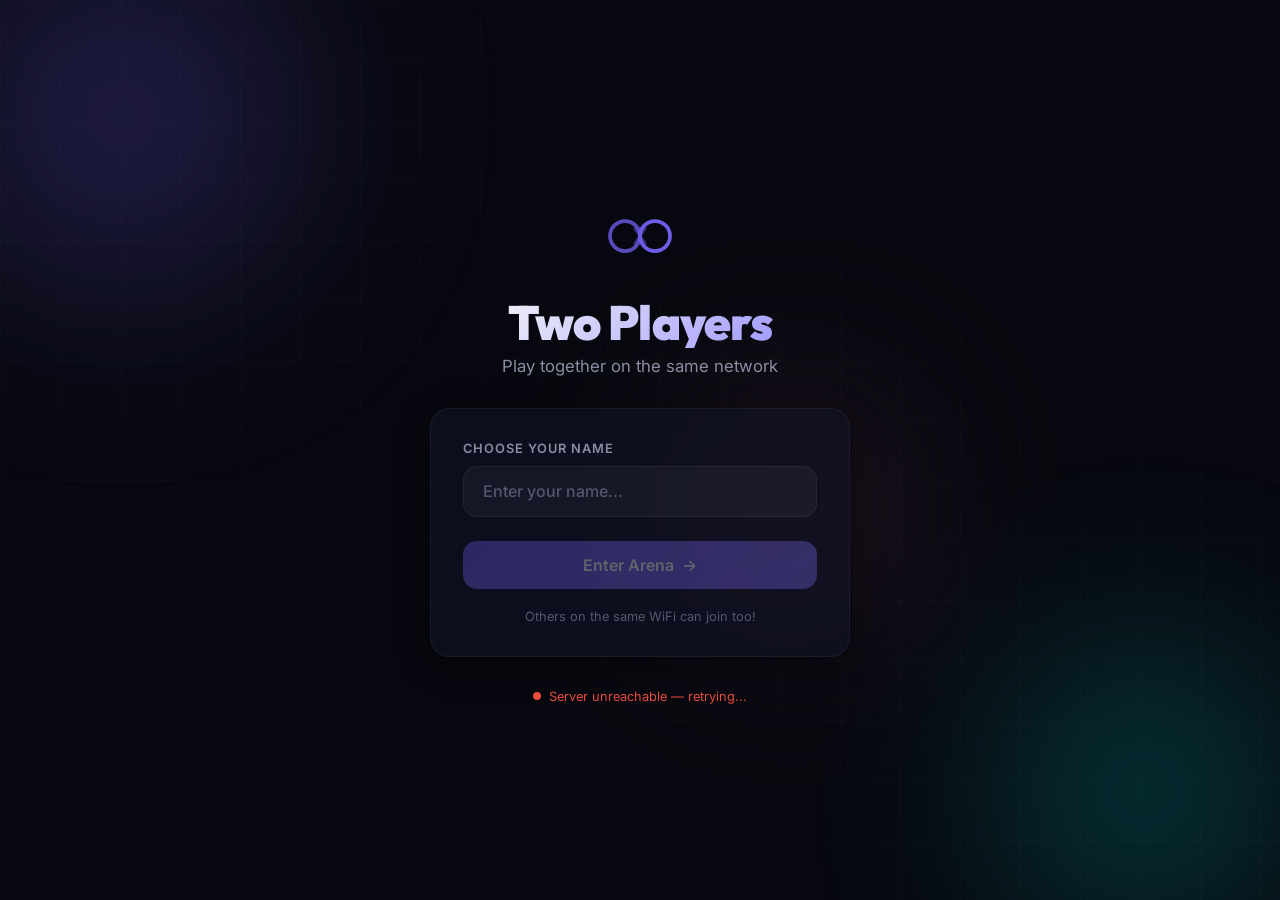
==== commit 5c7e10de: "feat: add environment configuration support with dotenv and deployment overrides for backend and fro" ====
--- a/frontend/index.html
+++ b/frontend/index.html
@@ -1,15 +1,22 @@
 <!DOCTYPE html>
 <html lang="en">
+
 <head>
     <meta charset="UTF-8">
     <meta name="viewport" content="width=device-width, initial-scale=1.0">
     <title>Two Players | Local Multiplayer Games</title>
-    <meta name="description" content="Play multiplayer games with friends on the same WiFi network. Challenge your friends in real-time!">
+    <meta name="description"
+        content="Play multiplayer games with friends on the same WiFi network. Challenge your friends in real-time!">
 
     <!-- Google Fonts -->
     <link rel="preconnect" href="https://fonts.googleapis.com">
     <link rel="preconnect" href="https://fonts.gstatic.com" crossorigin>
-    <link href="https://fonts.googleapis.com/css2?family=Outfit:wght@300;400;500;600;700;800;900&family=Inter:wght@300;400;500;600;700&display=swap" rel="stylesheet">
+    <link
+        href="https://fonts.googleapis.com/css2?family=Outfit:wght@300;400;500;600;700;800;900&family=Inter:wght@300;400;500;600;700&display=swap"
+        rel="stylesheet">
+
+    <!-- Runtime Environment Config (optional for deployment overrides) -->
+    <script src="env.js" onerror="/* env.js is optional in local development */"></script>
 
     <!-- Socket.IO client (local vendored library for offline/LAN multiplayer) -->
     <script src="js/libs/socket.io.min.js"></script>
@@ -26,7 +33,9 @@
     <link rel="stylesheet" href="css/screens/connect-four.css">
     <link rel="stylesheet" href="css/screens/memory-match.css">
     <link rel="stylesheet" href="css/screens/word-duel.css">
+    <link rel="stylesheet" href="css/screens/battleship.css">
 </head>
+
 <body>
     <!-- ═══════ Animated Background ═══════ -->
     <div class="bg-animation">
@@ -45,10 +54,12 @@
             <div class="logo-section">
                 <div class="logo-icon">
                     <svg viewBox="0 0 64 64" fill="none">
-                        <circle cx="20" cy="32" r="12" stroke="currentColor" stroke-width="3" opacity="0.8"/>
-                        <circle cx="44" cy="32" r="12" stroke="currentColor" stroke-width="3"/>
-                        <path d="M28 26 L36 38" stroke="currentColor" stroke-width="2.5" stroke-linecap="round" opacity="0.5"/>
-                        <path d="M28 38 L36 26" stroke="currentColor" stroke-width="2.5" stroke-linecap="round" opacity="0.5"/>
+                        <circle cx="20" cy="32" r="12" stroke="currentColor" stroke-width="3" opacity="0.8" />
+                        <circle cx="44" cy="32" r="12" stroke="currentColor" stroke-width="3" />
+                        <path d="M28 26 L36 38" stroke="currentColor" stroke-width="2.5" stroke-linecap="round"
+                            opacity="0.5" />
+                        <path d="M28 38 L36 26" stroke="currentColor" stroke-width="2.5" stroke-linecap="round"
+                            opacity="0.5" />
                     </svg>
                 </div>
                 <h1 class="logo-title">Two Players</h1>
@@ -58,14 +69,8 @@
             <div class="register-card glass-card">
                 <div class="input-group">
                     <label for="player-name">Choose your name</label>
-                    <input
-                        type="text"
-                        id="player-name"
-                        placeholder="Enter your name..."
-                        maxlength="16"
-                        autocomplete="off"
-                        spellcheck="false"
-                    >
+                    <input type="text" id="player-name" placeholder="Enter your name..." maxlength="16"
+                        autocomplete="off" spellcheck="false">
                     <div class="input-accent"></div>
                 </div>
                 <button id="btn-join" class="btn-primary" disabled>
@@ -88,7 +93,7 @@
             <div class="top-bar-left">
                 <button id="btn-lobby-back" class="btn-icon-only" title="Change Name / Exit">
                     <svg viewBox="0 0 24 24" fill="none" stroke="currentColor" stroke-width="2" stroke-linecap="round">
-                        <path d="M19 12H5M12 19l-7-7 7-7"/>
+                        <path d="M19 12H5M12 19l-7-7 7-7" />
                     </svg>
                 </button>
                 <div class="user-badge">
@@ -109,13 +114,36 @@
         </header>
 
         <main class="lobby-content">
+            <!-- Search Bar (SQL LIKE query filter) -->
+            <div class="lobby-search-container" id="lobby-search-container">
+                <div class="lobby-search-box">
+                    <svg class="search-icon" viewBox="0 0 24 24" fill="none" stroke="currentColor" stroke-width="2.5"
+                        stroke-linecap="round" stroke-linejoin="round">
+                        <circle cx="11" cy="11" r="8"></circle>
+                        <line x1="21" y1="21" x2="16.65" y2="16.65"></line>
+                    </svg>
+                    <input type="text" id="player-search-input" class="search-input" placeholder="Search players..."
+                        autocomplete="off" spellcheck="false" />
+                    <button id="btn-clear-search" class="btn-clear-search hidden" title="Clear Search">✕</button>
+                </div>
+            </div>
+
+            <!-- Empty Search Results -->
+            <div id="player-search-empty" class="empty-search-state hidden">
+                <div class="empty-icon">🔍</div>
+                <h3>No players found</h3>
+                <p id="player-search-query-text">No online players matched your search</p>
+            </div>
+
             <div id="player-list-empty" class="empty-state">
                 <div class="empty-icon">
                     <svg viewBox="0 0 80 80" fill="none">
-                        <circle cx="40" cy="30" r="14" stroke="currentColor" stroke-width="2.5"/>
-                        <path d="M18 65 C18 50 62 50 62 65" stroke="currentColor" stroke-width="2.5" stroke-linecap="round"/>
-                        <circle cx="58" cy="22" r="6" stroke="currentColor" stroke-width="2" opacity="0.5"/>
-                        <path d="M64 22 L72 22 M68 18 L68 26" stroke="currentColor" stroke-width="2" stroke-linecap="round" opacity="0.5"/>
+                        <circle cx="40" cy="30" r="14" stroke="currentColor" stroke-width="2.5" />
+                        <path d="M18 65 C18 50 62 50 62 65" stroke="currentColor" stroke-width="2.5"
+                            stroke-linecap="round" />
+                        <circle cx="58" cy="22" r="6" stroke="currentColor" stroke-width="2" opacity="0.5" />
+                        <path d="M64 22 L72 22 M68 18 L68 26" stroke="currentColor" stroke-width="2"
+                            stroke-linecap="round" opacity="0.5" />
                     </svg>
                 </div>
                 <h3>Waiting for players...</h3>
@@ -145,7 +173,7 @@
             <div class="top-bar-left">
                 <button id="btn-leave-pair" class="btn-icon-only" title="Leave">
                     <svg viewBox="0 0 24 24" fill="none" stroke="currentColor" stroke-width="2" stroke-linecap="round">
-                        <path d="M19 12H5M12 19l-7-7 7-7"/>
+                        <path d="M19 12H5M12 19l-7-7 7-7" />
                     </svg>
                 </button>
             </div>
@@ -172,7 +200,7 @@
             <div class="top-bar-left">
                 <button id="btn-leave-game" class="btn-icon-only" title="Back to Games">
                     <svg viewBox="0 0 24 24" fill="none" stroke="currentColor" stroke-width="2" stroke-linecap="round">
-                        <path d="M19 12H5M12 19l-7-7 7-7"/>
+                        <path d="M19 12H5M12 19l-7-7 7-7" />
                     </svg>
                 </button>
             </div>
@@ -243,6 +271,7 @@
                 <p id="ttt-result-sub">Alice won the round</p>
                 <div class="modal-actions">
                     <button id="btn-ttt-rematch" class="btn-primary">Play Again</button>
+                    <button id="btn-ttt-switch" class="btn-secondary">Switch Game</button>
                     <button id="btn-ttt-back" class="btn-secondary">Leave to Lobby</button>
                 </div>
             </div>
@@ -255,7 +284,7 @@
             <div class="top-bar-left">
                 <button id="btn-leave-rps" class="btn-icon-only" title="Back to Games">
                     <svg viewBox="0 0 24 24" fill="none" stroke="currentColor" stroke-width="2" stroke-linecap="round">
-                        <path d="M19 12H5M12 19l-7-7 7-7"/>
+                        <path d="M19 12H5M12 19l-7-7 7-7" />
                     </svg>
                 </button>
             </div>
@@ -365,6 +394,7 @@
                 <p id="rps-result-sub">Alice won the match 3 - 1</p>
                 <div class="modal-actions">
                     <button id="btn-rps-rematch" class="btn-primary">Play Again</button>
+                    <button id="btn-rps-switch" class="btn-secondary">Switch Game</button>
                     <button id="btn-rps-back" class="btn-secondary">Leave to Lobby</button>
                 </div>
             </div>
@@ -377,7 +407,7 @@
             <div class="top-bar-left">
                 <button id="btn-leave-c4" class="btn-icon-only" title="Back to Games">
                     <svg viewBox="0 0 24 24" fill="none" stroke="currentColor" stroke-width="2" stroke-linecap="round">
-                        <path d="M19 12H5M12 19l-7-7 7-7"/>
+                        <path d="M19 12H5M12 19l-7-7 7-7" />
                     </svg>
                 </button>
             </div>
@@ -446,6 +476,7 @@
                 <p id="c4-result-sub">Alice connected 4 discs!</p>
                 <div class="modal-actions">
                     <button id="btn-c4-rematch" class="btn-primary">Play Again</button>
+                    <button id="btn-c4-switch" class="btn-secondary">Switch Game</button>
                     <button id="btn-c4-back" class="btn-secondary">Leave to Lobby</button>
                 </div>
             </div>
@@ -458,7 +489,7 @@
             <div class="top-bar-left">
                 <button id="btn-leave-memory" class="btn-icon-only" title="Back to Games">
                     <svg viewBox="0 0 24 24" fill="none" stroke="currentColor" stroke-width="2" stroke-linecap="round">
-                        <path d="M19 12H5M12 19l-7-7 7-7"/>
+                        <path d="M19 12H5M12 19l-7-7 7-7" />
                     </svg>
                 </button>
             </div>
@@ -519,6 +550,7 @@
                 <p id="memory-result-sub">Alice found 5 pairs and won!</p>
                 <div class="modal-actions">
                     <button id="btn-memory-rematch" class="btn-primary">Play Again</button>
+                    <button id="btn-memory-switch" class="btn-secondary">Switch Game</button>
                     <button id="btn-memory-back" class="btn-secondary">Leave to Lobby</button>
                 </div>
             </div>
@@ -531,7 +563,7 @@
             <div class="top-bar-left">
                 <button id="btn-leave-word" class="btn-icon-only" title="Back to Games">
                     <svg viewBox="0 0 24 24" fill="none" stroke="currentColor" stroke-width="2" stroke-linecap="round">
-                        <path d="M19 12H5M12 19l-7-7 7-7"/>
+                        <path d="M19 12H5M12 19l-7-7 7-7" />
                     </svg>
                 </button>
             </div>
@@ -585,7 +617,8 @@
 
             <!-- Direct Solve Input Bar -->
             <div class="word-solve-bar">
-                <input type="text" id="word-solve-input" class="word-solve-input" placeholder="SOLVE FULL WORD..." maxlength="12" autocomplete="off" />
+                <input type="text" id="word-solve-input" class="word-solve-input" placeholder="SOLVE FULL WORD..."
+                    maxlength="12" autocomplete="off" />
                 <button id="btn-word-solve" class="word-solve-btn">SOLVE (+50)</button>
             </div>
 
@@ -603,7 +636,104 @@
                 <p id="word-result-sub">Alice solved the word!</p>
                 <div class="modal-actions">
                     <button id="btn-word-rematch" class="btn-primary">Next Round</button>
+                    <button id="btn-word-switch" class="btn-secondary">Switch Game</button>
                     <button id="btn-word-back" class="btn-secondary">Leave to Lobby</button>
+                </div>
+            </div>
+        </div>
+    </section>
+
+    <!-- ═══════ SCREEN 9: Game Arena (Battleship) ═══════ -->
+    <section id="screen-battleship-arena" class="screen">
+        <header class="top-bar">
+            <div class="top-bar-left">
+                <button id="btn-leave-bs" class="btn-icon-only" title="Back to Games">
+                    <svg viewBox="0 0 24 24" fill="none" stroke="currentColor" stroke-width="2" stroke-linecap="round">
+                        <path d="M19 12H5M12 19l-7-7 7-7" />
+                    </svg>
+                </button>
+            </div>
+            <div class="top-bar-center">
+                <h2 id="bs-game-title">Battleship</h2>
+            </div>
+            <div class="top-bar-right">
+                <div class="pair-info">
+                    <span class="pair-badge" id="bs-pair-badge">You & Friend</span>
+                </div>
+            </div>
+        </header>
+
+        <main class="arena-content battleship-content">
+            <!-- Scoreboard -->
+            <div class="bs-scoreboard">
+                <div class="bs-score-card player-p1-card" id="bs-card-p1">
+                    <div class="avatar bs-avatar" id="bs-avatar-p1">1</div>
+                    <div class="bs-player-details">
+                        <span class="bs-player-name" id="bs-name-p1">Player 1</span>
+                        <span class="bs-fleet-status-pill">Fleet Ready</span>
+                    </div>
+                    <div class="bs-score" id="bs-score-p1">0</div>
+                </div>
+
+                <div class="bs-tracker">
+                    <span class="bs-phase-badge" id="bs-phase-badge">Deployment</span>
+                    <span class="bs-hits-counter" id="bs-hits-counter">Hits: 0 / 7</span>
+                </div>
+
+                <div class="bs-score-card player-p2-card" id="bs-card-p2">
+                    <div class="bs-score" id="bs-score-p2">0</div>
+                    <div class="bs-player-details">
+                        <span class="bs-player-name" id="bs-name-p2">Player 2</span>
+                        <span class="bs-fleet-status-pill">Fleet Ready</span>
+                    </div>
+                    <div class="avatar bs-avatar" id="bs-avatar-p2">2</div>
+                </div>
+            </div>
+
+            <!-- Turn Banner -->
+            <div class="bs-turn-banner" id="bs-turn-banner">
+                <span class="bs-turn-dot" id="bs-turn-dot"></span>
+                <span id="bs-turn-text">Deploy your warships, Commander!</span>
+            </div>
+
+            <!-- Deployment Phase Actions -->
+            <div class="bs-deployment-panel" id="bs-deployment-panel">
+                <div class="bs-deployment-actions">
+                    <button id="btn-bs-auto-deploy" class="btn-secondary">⚡ Randomize</button>
+                    <button id="btn-bs-lock-fleet" class="btn-primary">Lock Fleet ⚓</button>
+                </div>
+            </div>
+
+            <!-- Dual Radar Grids Theatre -->
+            <div class="bs-theatre-stage">
+                <!-- Target Radar Grid -->
+                <div class="bs-grid-section">
+                    <span class="bs-grid-title">🎯 Enemy Waters (Target Radar)</span>
+                    <div class="bs-grid-container targetable" id="bs-enemy-radar-grid">
+                        <!-- 6x6 cells injected by JS -->
+                    </div>
+                </div>
+
+                <!-- Friendly Waters Mini Grid -->
+                <div class="bs-grid-section">
+                    <span class="bs-grid-title">🛡️ My Fleet (Defense)</span>
+                    <div class="bs-grid-container mini" id="bs-friendly-fleet-grid">
+                        <!-- 6x6 cells injected by JS -->
+                    </div>
+                </div>
+            </div>
+        </main>
+
+        <!-- Round Result Modal -->
+        <div id="bs-result-modal" class="modal-overlay hidden">
+            <div class="modal glass-card">
+                <div class="modal-icon" id="bs-result-icon">🏆</div>
+                <h3 id="bs-result-title">Naval Victory!</h3>
+                <p id="bs-result-sub">All enemy ships destroyed!</p>
+                <div class="modal-actions">
+                    <button id="btn-bs-rematch" class="btn-primary">Play Again</button>
+                    <button id="btn-bs-switch" class="btn-secondary">Switch Game</button>
+                    <button id="btn-bs-back" class="btn-secondary">Leave to Lobby</button>
                 </div>
             </div>
         </div>
@@ -612,4 +742,5 @@
     <!-- ═══════ App Entry Point (ES Module) ═══════ -->
     <script type="module" src="js/app.js"></script>
 </body>
-</html>
+
+</html>
--- a/frontend/css/components.css
+++ b/frontend/css/components.css
@@ -240,11 +240,17 @@
 .modal-actions {
     display: flex;
     gap: 0.75rem;
+    flex-wrap: wrap;
+    justify-content: center;
 }
 
 .modal-actions .btn-primary,
 .modal-actions .btn-secondary {
-    flex: 1;
+    flex: 1 1 110px;
+    min-width: 100px;
+    padding: 0.65rem 0.9rem;
+    font-size: 0.85rem;
+    white-space: nowrap;
 }
 
 /* ─── Toast ─────────────────────────────────────────────── */
--- a/frontend/css/screens/lobby.css
+++ b/frontend/css/screens/lobby.css
@@ -122,3 +122,103 @@
     cursor: not-allowed;
     transform: none;
 }
+
+/* ─── Search Bar (SQL LIKE query filter) ─────────────────── */
+.lobby-search-container {
+    max-width: 600px;
+    margin: 0 auto 1.25rem auto;
+    width: 100%;
+}
+
+.lobby-search-box {
+    display: flex;
+    align-items: center;
+    gap: 0.75rem;
+    padding: 0.65rem 1rem;
+    background: var(--surface-glass, rgba(20, 24, 45, 0.75));
+    border: 1px solid var(--border-glass, rgba(255, 255, 255, 0.12));
+    border-radius: var(--radius-md, 12px);
+    backdrop-filter: blur(12px);
+    -webkit-backdrop-filter: blur(12px);
+    transition: all 0.25s ease;
+    box-shadow: 0 4px 16px rgba(0, 0, 0, 0.25);
+}
+
+.lobby-search-box:focus-within {
+    border-color: var(--accent-primary, #6366f1);
+    box-shadow: 0 0 16px rgba(99, 102, 241, 0.35), 0 4px 20px rgba(0, 0, 0, 0.35);
+}
+
+.lobby-search-box .search-icon {
+    width: 18px;
+    height: 18px;
+    color: var(--text-muted);
+    flex-shrink: 0;
+    transition: color 0.25s ease;
+}
+
+.lobby-search-box:focus-within .search-icon {
+    color: var(--accent-primary, #6366f1);
+}
+
+.lobby-search-box .search-input {
+    flex: 1;
+    background: transparent;
+    border: none;
+    outline: none;
+    color: var(--text-primary, #ffffff);
+    font-size: 0.92rem;
+    font-family: inherit;
+}
+
+.lobby-search-box .search-input::placeholder {
+    color: var(--text-muted, rgba(255, 255, 255, 0.4));
+    font-size: 0.88rem;
+}
+
+.btn-clear-search {
+    background: rgba(255, 255, 255, 0.1);
+    border: none;
+    color: var(--text-secondary);
+    width: 22px;
+    height: 22px;
+    border-radius: 50%;
+    cursor: pointer;
+    display: flex;
+    align-items: center;
+    justify-content: center;
+    font-size: 0.75rem;
+    transition: all 0.2s ease;
+}
+
+.btn-clear-search:hover {
+    background: rgba(255, 255, 255, 0.2);
+    color: #fff;
+    transform: scale(1.1);
+}
+
+.empty-search-state {
+    display: flex;
+    flex-direction: column;
+    align-items: center;
+    justify-content: center;
+    padding: 3rem 1.5rem;
+    text-align: center;
+    gap: 0.75rem;
+    animation: fadeInUp 0.4s ease;
+}
+
+.empty-search-state .empty-icon {
+    font-size: 2.5rem;
+    line-height: 1;
+}
+
+.empty-search-state h3 {
+    font-size: 1.15rem;
+    color: var(--text-primary);
+}
+
+.empty-search-state p {
+    font-size: 0.88rem;
+    color: var(--text-muted);
+}
--- a/frontend/css/screens/memory-match.css
+++ b/frontend/css/screens/memory-match.css
@@ -284,15 +284,21 @@
     100% { transform: rotateY(180deg) scale(1); }
 }
 
-/* Mismatch Shake */
-@keyframes cardShake {
-    0%, 100% { transform: translateX(0); }
-    20%, 60% { transform: translateX(-6px); }
-    40%, 80% { transform: translateX(6px); }
+/* Mismatch Shake (Preserves rotateY(180deg) so cards remain face-up while shaking) */
+@keyframes cardShakeFlipped {
+    0%, 100% { transform: rotateY(180deg) translateX(0); }
+    20%, 60% { transform: rotateY(180deg) translateX(-6px); }
+    40%, 80% { transform: rotateY(180deg) translateX(6px); }
 }
 
 .memory-card.mismatch .memory-card-inner {
-    animation: cardShake 0.4s ease-in-out;
+    animation: cardShakeFlipped 0.45s ease-in-out;
+}
+
+.memory-card.mismatch .memory-card-back {
+    border-color: #ff4757;
+    background: linear-gradient(135deg, rgba(255, 71, 87, 0.2), rgba(25, 15, 25, 0.95));
+    box-shadow: 0 0 25px rgba(255, 71, 87, 0.5), inset 0 0 15px rgba(255, 71, 87, 0.25);
 }
 
 .memory-card.matched {
--- a/frontend/css/screens/battleship.css
+++ b/frontend/css/screens/battleship.css
@@ -0,0 +1,312 @@
+/**
+ * Battleship Arena Styles
+ * High-tech tactical naval radar interface with dual grids and torpedo effects.
+ */
+
+.battleship-content {
+    display: flex;
+    flex-direction: column;
+    align-items: center;
+    gap: var(--space-4);
+    max-width: 680px;
+    margin: 0 auto;
+    width: 100%;
+}
+
+/* ── Scoreboard ────────────────────────────────────────────── */
+.bs-scoreboard {
+    display: flex;
+    align-items: center;
+    justify-content: space-between;
+    width: 100%;
+    gap: var(--space-3);
+    padding: var(--space-3) var(--space-4);
+    background: var(--surface-glass);
+    border: 1px solid var(--border-glass);
+    border-radius: var(--radius-lg);
+    backdrop-filter: blur(12px);
+    -webkit-backdrop-filter: blur(12px);
+}
+
+.bs-score-card {
+    display: flex;
+    align-items: center;
+    gap: var(--space-3);
+    flex: 1;
+}
+
+.bs-score-card.player-p2-card {
+    justify-content: flex-end;
+}
+
+.bs-avatar {
+    width: 44px;
+    height: 44px;
+    font-size: 1.1rem;
+    font-weight: 800;
+}
+
+.player-p1-card .bs-avatar {
+    background: linear-gradient(135deg, #00f0ff, #0077ff);
+    color: #fff;
+    box-shadow: 0 0 16px rgba(0, 240, 255, 0.4);
+}
+
+.player-p2-card .bs-avatar {
+    background: linear-gradient(135deg, #2ed573, #10ac84);
+    color: #fff;
+    box-shadow: 0 0 16px rgba(46, 213, 115, 0.4);
+}
+
+.bs-player-details {
+    display: flex;
+    flex-direction: column;
+    gap: 2px;
+}
+
+.bs-player-name {
+    font-size: 0.95rem;
+    font-weight: 700;
+    color: var(--text-primary);
+    max-width: 110px;
+    white-space: nowrap;
+    overflow: hidden;
+    text-overflow: ellipsis;
+}
+
+.bs-fleet-status-pill {
+    font-size: 0.72rem;
+    padding: 2px 8px;
+    border-radius: 12px;
+    background: rgba(255, 255, 255, 0.08);
+    color: var(--text-secondary);
+    display: inline-block;
+    width: fit-content;
+}
+
+.bs-score {
+    font-size: 1.8rem;
+    font-weight: 900;
+    font-family: var(--font-display, inherit);
+    min-width: 32px;
+    text-align: center;
+}
+
+.player-p1-card .bs-score {
+    color: #00f0ff;
+    text-shadow: 0 0 12px rgba(0, 240, 255, 0.6);
+}
+
+.player-p2-card .bs-score {
+    color: #2ed573;
+    text-shadow: 0 0 12px rgba(46, 213, 115, 0.6);
+}
+
+.bs-tracker {
+    display: flex;
+    flex-direction: column;
+    align-items: center;
+    gap: 2px;
+    padding: 0 var(--space-2);
+}
+
+.bs-phase-badge {
+    font-size: 0.75rem;
+    font-weight: 800;
+    text-transform: uppercase;
+    letter-spacing: 0.08em;
+    padding: 3px 10px;
+    border-radius: 12px;
+    background: rgba(255, 255, 255, 0.1);
+    color: var(--text-primary);
+    border: 1px solid rgba(255, 255, 255, 0.15);
+}
+
+.bs-hits-counter {
+    font-size: 0.7rem;
+    color: var(--text-muted);
+}
+
+/* ── Turn Banner ────────────────────────────────────────────── */
+.bs-turn-banner {
+    display: flex;
+    align-items: center;
+    gap: var(--space-2);
+    padding: var(--space-2) var(--space-5);
+    border-radius: var(--radius-full);
+    background: var(--surface-glass);
+    border: 1px solid var(--border-glass);
+    font-size: 0.95rem;
+    font-weight: 600;
+    color: var(--text-primary);
+    transition: all 0.3s ease;
+}
+
+.bs-turn-banner.my-turn {
+    background: rgba(0, 240, 255, 0.15);
+    border-color: rgba(0, 240, 255, 0.5);
+    box-shadow: 0 0 20px rgba(0, 240, 255, 0.2);
+}
+
+.bs-turn-banner.direct-hit {
+    background: rgba(255, 75, 75, 0.2);
+    border-color: #ff4757;
+    color: #ff4757;
+    box-shadow: 0 0 20px rgba(255, 71, 87, 0.3);
+}
+
+.bs-turn-dot {
+    width: 12px;
+    height: 12px;
+    border-radius: 50%;
+    background: #00f0ff;
+    box-shadow: 0 0 10px #00f0ff;
+    transition: all 0.25s ease;
+}
+
+.bs-turn-dot.p2 {
+    background: #2ed573;
+    box-shadow: 0 0 10px #2ed573;
+}
+
+/* ── Deployment Phase UI ───────────────────────────────────── */
+.bs-deployment-panel {
+    display: flex;
+    flex-direction: column;
+    align-items: center;
+    gap: var(--space-3);
+    width: 100%;
+}
+
+.bs-deployment-actions {
+    display: flex;
+    gap: var(--space-3);
+    width: 100%;
+    max-width: 360px;
+}
+
+.bs-deployment-actions button {
+    flex: 1;
+}
+
+/* ── Dual Naval Grid Stage ─────────────────────────────────── */
+.bs-theatre-stage {
+    display: flex;
+    align-items: flex-start;
+    justify-content: center;
+    gap: var(--space-5);
+    width: 100%;
+    flex-wrap: wrap;
+}
+
+.bs-grid-section {
+    display: flex;
+    flex-direction: column;
+    align-items: center;
+    gap: 8px;
+}
+
+.bs-grid-title {
+    font-size: 0.85rem;
+    font-weight: 800;
+    text-transform: uppercase;
+    letter-spacing: 0.1em;
+    color: var(--text-secondary);
+    display: flex;
+    align-items: center;
+    gap: 6px;
+}
+
+.bs-grid-container {
+    display: grid;
+    grid-template-columns: repeat(6, 1fr);
+    grid-template-rows: repeat(6, 1fr);
+    gap: 5px;
+    width: 280px;
+    height: 280px;
+    padding: 10px;
+    background: radial-gradient(circle at center, rgba(10, 30, 50, 0.8), rgba(5, 15, 30, 0.95));
+    border: 2px solid rgba(0, 240, 255, 0.3);
+    border-radius: var(--radius-lg);
+    box-shadow: 0 10px 30px rgba(0, 0, 0, 0.6), inset 0 0 20px rgba(0, 240, 255, 0.1);
+    position: relative;
+    user-select: none;
+}
+
+/* Mini friendly fleet grid */
+.bs-grid-container.mini {
+    width: 220px;
+    height: 220px;
+    gap: 4px;
+    padding: 8px;
+    border-color: rgba(46, 213, 115, 0.3);
+}
+
+.bs-cell {
+    width: 100%;
+    height: 100%;
+    border-radius: 4px;
+    background: rgba(0, 240, 255, 0.05);
+    border: 1px solid rgba(0, 240, 255, 0.15);
+    display: flex;
+    align-items: center;
+    justify-content: center;
+    font-size: 1.2rem;
+    cursor: default;
+    transition: all 0.2s ease;
+    position: relative;
+}
+
+/* Targetable enemy cells */
+.bs-grid-container.targetable .bs-cell:hover:not(.hit):not(.miss) {
+    background: rgba(255, 71, 87, 0.25);
+    border-color: #ff4757;
+    cursor: crosshair;
+    transform: scale(1.05);
+    box-shadow: 0 0 10px rgba(255, 71, 87, 0.5);
+}
+
+/* Ship cell on friendly waters */
+.bs-cell.ship {
+    background: linear-gradient(135deg, rgba(0, 240, 255, 0.4), rgba(0, 119, 255, 0.5));
+    border-color: #00f0ff;
+    box-shadow: inset 0 0 8px rgba(0, 240, 255, 0.5);
+}
+
+/* Hit state */
+.bs-cell.hit {
+    background: radial-gradient(circle at center, #ff4757, #990012);
+    border-color: #ff6b81;
+    box-shadow: 0 0 15px rgba(255, 71, 87, 0.7);
+    animation: hitExplosion 0.4s ease-out;
+}
+
+@keyframes hitExplosion {
+    0% { transform: scale(0.6); opacity: 0; }
+    50% { transform: scale(1.2); }
+    100% { transform: scale(1); opacity: 1; }
+}
+
+/* Miss state */
+.bs-cell.miss {
+    background: rgba(255, 255, 255, 0.08);
+    border-color: rgba(255, 255, 255, 0.2);
+    opacity: 0.6;
+}
+
+@media (max-width: 600px) {
+    .bs-theatre-stage {
+        flex-direction: column;
+        align-items: center;
+    }
+
+    .bs-grid-container {
+        width: 260px;
+        height: 260px;
+    }
+
+    .bs-grid-container.mini {
+        width: 200px;
+        height: 200px;
+    }
+}
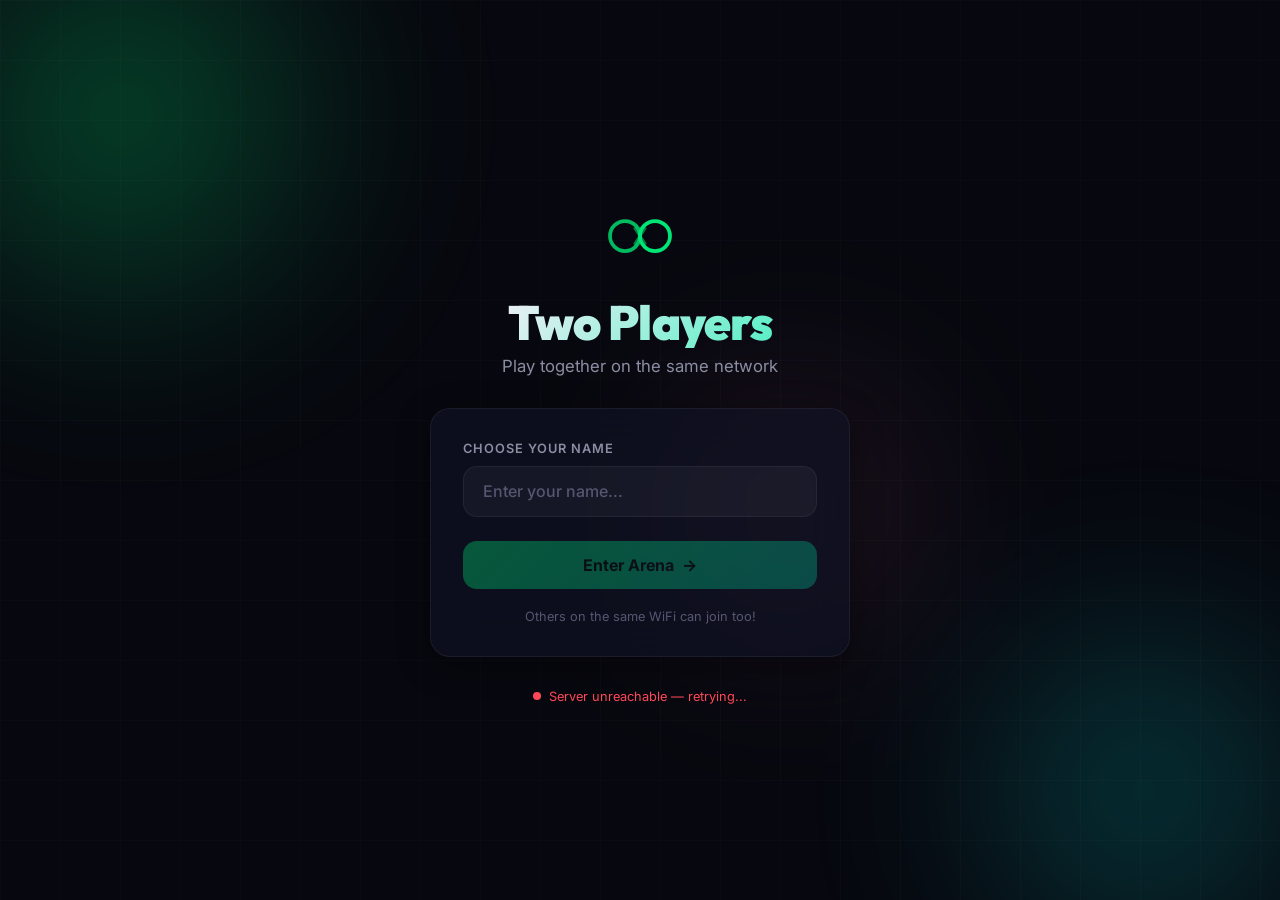
==== commit f427604f: "refactor: optimize Rock Paper Scissors UI for mobile screens and add haptic feedback" ====
--- a/frontend/index.html
+++ b/frontend/index.html
@@ -299,9 +299,9 @@
         </header>
 
         <main class="arena-content rps-content">
-            <!-- Scoreboard -->
-            <div class="rps-scoreboard">
-                <div class="rps-score-card player-p1-card" id="rps-card-p1">
+            <!-- ── HUD Header (Scoreboard & Match Info) ── -->
+            <div class="rps-hud">
+                <div class="rps-hud-card player-p1-card" id="rps-card-p1">
                     <div class="avatar rps-avatar" id="rps-avatar-p1">1</div>
                     <div class="rps-player-details">
                         <span class="rps-player-name" id="rps-name-p1">Player 1</span>
@@ -315,7 +315,7 @@
                     <span class="rps-target-hint">First to 3</span>
                 </div>
 
-                <div class="rps-score-card player-p2-card" id="rps-card-p2">
+                <div class="rps-hud-card player-p2-card" id="rps-card-p2">
                     <div class="rps-score" id="rps-score-p2">0</div>
                     <div class="rps-player-details">
                         <span class="rps-player-name" id="rps-name-p2">Player 2</span>
@@ -325,64 +325,70 @@
                 </div>
             </div>
 
-            <!-- Clash Arena Stage -->
+            <!-- ── Battle Arena Stage ── -->
             <div class="rps-stage" id="rps-stage">
-                <!-- Player 1 Hand Slot -->
-                <div class="rps-fighter-slot left rps-slot-p1" id="rps-slot-p1">
-                    <div class="rps-hand-display" id="rps-hand-p1">
-                        <span class="rps-hand-emoji">❓</span>
-                    </div>
-                    <span class="rps-fighter-label" id="rps-fighter-label-p1">Player 1</span>
-                </div>
-
-                <!-- VS Flash Centerpiece -->
-                <div class="rps-vs-divider">
-                    <div class="rps-vs-circle">VS</div>
-                    <div class="rps-clash-sparks" id="rps-clash-sparks"></div>
-                </div>
-
-                <!-- Player 2 Hand Slot -->
-                <div class="rps-fighter-slot right rps-slot-p2" id="rps-slot-p2">
-                    <div class="rps-hand-display" id="rps-hand-p2">
-                        <span class="rps-hand-emoji">❓</span>
-                    </div>
-                    <span class="rps-fighter-label" id="rps-fighter-label-p2">Player 2</span>
-                </div>
-            </div>
-
-            <!-- Round Announcement Banner -->
-            <div class="rps-banner" id="rps-banner">
-                <span class="rps-banner-icon">⚔️</span>
-                <span id="rps-banner-text">Choose your weapon!</span>
-            </div>
-
-            <!-- Player Controls: 3 Pickable Cards -->
-            <div class="rps-controls" id="rps-controls">
-                <p class="rps-controls-hint">Make your secret pick:</p>
-                <div class="rps-buttons-grid">
-                    <button class="rps-choice-btn" data-choice="rock" id="rps-btn-rock">
-                        <span class="choice-icon">✊</span>
-                        <span class="choice-label">Rock</span>
-                        <span class="choice-beats">Crushes Scissors</span>
+                <div class="rps-arena-fighters">
+                    <!-- Player 1 Hand Slot -->
+                    <div class="rps-fighter-slot left rps-slot-p1" id="rps-slot-p1">
+                        <div class="rps-pedestal p1-pedestal"></div>
+                        <div class="rps-hand-display" id="rps-hand-p1">
+                            <span class="rps-hand-emoji">❓</span>
+                        </div>
+                        <span class="rps-fighter-label" id="rps-fighter-label-p1">Player 1</span>
+                    </div>
+
+                    <!-- VS Flash Centerpiece -->
+                    <div class="rps-vs-divider">
+                        <div class="rps-clash-ring"></div>
+                        <div class="rps-vs-circle">VS</div>
+                        <div class="rps-clash-sparks" id="rps-clash-sparks"></div>
+                    </div>
+
+                    <!-- Player 2 Hand Slot -->
+                    <div class="rps-fighter-slot right rps-slot-p2" id="rps-slot-p2">
+                        <div class="rps-pedestal p2-pedestal"></div>
+                        <div class="rps-hand-display" id="rps-hand-p2">
+                            <span class="rps-hand-emoji">❓</span>
+                        </div>
+                        <span class="rps-fighter-label" id="rps-fighter-label-p2">Player 2</span>
+                    </div>
+                </div>
+
+                <!-- Round Announcement Banner inside Arena -->
+                <div class="rps-banner" id="rps-banner">
+                    <span class="rps-banner-icon">⚔️</span>
+                    <span id="rps-banner-text">Choose your weapon!</span>
+                </div>
+            </div>
+
+            <!-- ── Weapon Command Deck ── -->
+            <div class="rps-dock">
+                <div class="rps-controls" id="rps-controls">
+                    <div class="rps-buttons-grid">
+                        <button class="rps-choice-btn btn-rock" data-choice="rock" id="rps-btn-rock">
+                            <span class="choice-icon">✊</span>
+                            <span class="choice-label">Rock</span>
+                            <span class="choice-beats">Beats Scissors</span>
+                        </button>
+                        <button class="rps-choice-btn btn-paper" data-choice="paper" id="rps-btn-paper">
+                            <span class="choice-icon">✋</span>
+                            <span class="choice-label">Paper</span>
+                            <span class="choice-beats">Beats Rock</span>
+                        </button>
+                        <button class="rps-choice-btn btn-scissors" data-choice="scissors" id="rps-btn-scissors">
+                            <span class="choice-icon">✌️</span>
+                            <span class="choice-label">Scissors</span>
+                            <span class="choice-beats">Beats Paper</span>
+                        </button>
+                    </div>
+                </div>
+
+                <!-- Post-round Countdown / Next Round button -->
+                <div class="rps-next-action hidden" id="rps-next-action">
+                    <button id="btn-rps-next" class="btn-primary">
+                        Next Round (<span id="rps-next-countdown">3</span>s)
                     </button>
-                    <button class="rps-choice-btn" data-choice="paper" id="rps-btn-paper">
-                        <span class="choice-icon">✋</span>
-                        <span class="choice-label">Paper</span>
-                        <span class="choice-beats">Wraps Rock</span>
-                    </button>
-                    <button class="rps-choice-btn" data-choice="scissors" id="rps-btn-scissors">
-                        <span class="choice-icon">✌️</span>
-                        <span class="choice-label">Scissors</span>
-                        <span class="choice-beats">Cuts Paper</span>
-                    </button>
-                </div>
-            </div>
-
-            <!-- Post-round Countdown / Next Round button -->
-            <div class="rps-next-action hidden" id="rps-next-action">
-                <button id="btn-rps-next" class="btn-primary">
-                    Next Round (<span id="rps-next-countdown">3</span>s)
-                </button>
+                </div>
             </div>
         </main>
 
--- a/frontend/css/base.css
+++ b/frontend/css/base.css
@@ -10,31 +10,49 @@
     --bg-card: rgba(16, 19, 38, 0.65);
     --bg-card-hover: rgba(22, 26, 52, 0.8);
 
-    --accent-primary: #6c5ce7;
-    --accent-secondary: #a29bfe;
-    --accent-glow: rgba(108, 92, 231, 0.35);
+    --accent-primary: #00e676;
+    --accent-primary-rgb: 0, 230, 118;
+    --accent-secondary: #55efc4;
+    --accent-secondary-rgb: 85, 239, 196;
+    --accent-glow: rgba(0, 230, 118, 0.35);
     --accent-cyan: #00cec9;
     --accent-pink: #fd79a8;
     --accent-orange: #f39c12;
-    --accent-green: #00b894;
-    --accent-red: #e74c3c;
+    --accent-green: #00e676;
+    --accent-red: #ff4757;
 
     --text-primary: #f0f0f8;
     --text-secondary: #8b8da3;
     --text-muted: #555770;
 
     --border-subtle: rgba(255, 255, 255, 0.06);
-    --border-glow: rgba(108, 92, 231, 0.3);
+    --border-glow: rgba(0, 230, 118, 0.3);
 
     --radius-sm: 8px;
     --radius-md: 14px;
     --radius-lg: 20px;
     --radius-xl: 28px;
+    --radius-full: 9999px;
 
-    --shadow-glow: 0 0 30px rgba(108, 92, 231, 0.15);
+    /* Spacing scale */
+    --space-1: 0.25rem;
+    --space-2: 0.5rem;
+    --space-3: 0.75rem;
+    --space-4: 1rem;
+    --space-5: 1.5rem;
+    --space-6: 2rem;
+
+    /* Glass tokens */
+    --surface-glass: rgba(16, 21, 38, 0.7);
+    --surface-glass-hover: rgba(24, 31, 56, 0.85);
+    --border-glass: rgba(255, 255, 255, 0.1);
+    --border-glass-bright: rgba(255, 255, 255, 0.2);
+
+    --shadow-glow: 0 0 30px rgba(0, 230, 118, 0.18);
     --shadow-card: 0 8px 32px rgba(0, 0, 0, 0.4);
 
     --font-heading: 'Outfit', sans-serif;
+    --font-display: 'Outfit', sans-serif;
     --font-body: 'Inter', sans-serif;
 
     --transition-fast: 0.2s cubic-bezier(0.4, 0, 0.2, 1);
--- a/frontend/css/components.css
+++ b/frontend/css/components.css
@@ -16,10 +16,10 @@
 .btn-primary {
     width: 100%;
     padding: 0.9rem 1.5rem;
-    background: linear-gradient(135deg, var(--accent-primary), #7c6cf0);
-    color: white;
+    background: linear-gradient(135deg, var(--accent-primary), #00b894);
+    color: #04140b;
     font-size: 1rem;
-    font-weight: 600;
+    font-weight: 700;
     border-radius: var(--radius-md);
     cursor: pointer;
     display: flex;
@@ -34,6 +34,7 @@
 .btn-primary:hover:not(:disabled) {
     transform: translateY(-2px);
     box-shadow: 0 6px 25px var(--accent-glow);
+    background: linear-gradient(135deg, #05ff85, #00c7a0);
 }
 
 .btn-primary:active:not(:disabled) { transform: translateY(0); }
@@ -184,8 +185,8 @@
 
 .input-group input:focus {
     border-color: var(--accent-primary);
-    background: rgba(108, 92, 231, 0.06);
-    box-shadow: 0 0 0 3px rgba(108, 92, 231, 0.12);
+    background: rgba(0, 230, 118, 0.08);
+    box-shadow: 0 0 0 3px rgba(0, 230, 118, 0.15);
 }
 
 .input-accent {
@@ -304,8 +305,8 @@
 /* ─── Pair Badge ────────────────────────────────────────── */
 .pair-badge {
     padding: 0.35rem 0.9rem;
-    background: rgba(108, 92, 231, 0.12);
-    color: var(--accent-secondary);
+    background: rgba(0, 230, 118, 0.12);
+    color: var(--accent-primary);
     border-radius: 20px;
     font-size: 0.8rem;
     font-weight: 600;
@@ -324,4 +325,29 @@
     .top-bar { padding: 0.8rem 1rem; }
     .top-bar-center h2 { font-size: 1rem; }
     .user-name { display: none; }
-}
+    .pair-badge {
+        font-size: 0.72rem;
+        padding: 0.25rem 0.65rem;
+        max-width: 140px;
+        overflow: hidden;
+        text-overflow: ellipsis;
+        white-space: nowrap;
+        display: inline-block;
+    }
+    .modal {
+        padding: 1.6rem 1.25rem;
+        max-width: 90vw;
+    }
+    .modal-actions {
+        flex-direction: column;
+        gap: 0.6rem;
+        width: 100%;
+    }
+    .modal-actions .btn-primary,
+    .modal-actions .btn-secondary {
+        width: 100%;
+        min-width: 0;
+        padding: 0.75rem 1rem;
+        font-size: 0.92rem;
+    }
+}
--- a/frontend/css/screens/lobby.css
+++ b/frontend/css/screens/lobby.css
@@ -101,10 +101,10 @@
 /* ─── Challenge Button ──────────────────────────────────── */
 .btn-challenge {
     padding: 0.5rem 1.1rem;
-    background: linear-gradient(135deg, var(--accent-primary), #7c6cf0);
-    color: white;
+    background: linear-gradient(135deg, var(--accent-primary), #00b894);
+    color: #04140b;
     font-size: 0.82rem;
-    font-weight: 600;
+    font-weight: 700;
     border-radius: var(--radius-sm);
     cursor: pointer;
     transition: var(--transition-fast);
@@ -115,6 +115,7 @@
 .btn-challenge:hover {
     transform: scale(1.05);
     box-shadow: 0 4px 15px var(--accent-glow);
+    background: linear-gradient(135deg, #05ff85, #00c7a0);
 }
 
 .btn-challenge:disabled {
@@ -145,8 +146,8 @@
 }
 
 .lobby-search-box:focus-within {
-    border-color: var(--accent-primary, #6366f1);
-    box-shadow: 0 0 16px rgba(99, 102, 241, 0.35), 0 4px 20px rgba(0, 0, 0, 0.35);
+    border-color: var(--accent-primary, #00e676);
+    box-shadow: 0 0 16px rgba(0, 230, 118, 0.35), 0 4px 20px rgba(0, 0, 0, 0.35);
 }
 
 .lobby-search-box .search-icon {
@@ -158,7 +159,7 @@
 }
 
 .lobby-search-box:focus-within .search-icon {
-    color: var(--accent-primary, #6366f1);
+    color: var(--accent-primary, #00e676);
 }
 
 .lobby-search-box .search-input {
--- a/frontend/css/screens/games.css
+++ b/frontend/css/screens/games.css
@@ -92,9 +92,12 @@
 }
 
 /* ─── Card Color Variants ───────────────────────────────── */
-.game-card[data-color="purple"] .game-card-icon { background: rgba(108, 92, 231, 0.15); color: var(--accent-primary); }
-.game-card[data-color="purple"]::before { background: linear-gradient(135deg, rgba(108, 92, 231, 0.06), transparent); }
-.game-card[data-color="purple"] .game-card-tag { background: rgba(108, 92, 231, 0.12); color: var(--accent-secondary); }
+.game-card[data-color="emerald"] .game-card-icon,
+.game-card[data-color="purple"] .game-card-icon { background: rgba(0, 230, 118, 0.15); color: var(--accent-primary); }
+.game-card[data-color="emerald"]::before,
+.game-card[data-color="purple"]::before { background: linear-gradient(135deg, rgba(0, 230, 118, 0.08), transparent); }
+.game-card[data-color="emerald"] .game-card-tag,
+.game-card[data-color="purple"] .game-card-tag { background: rgba(0, 230, 118, 0.15); color: var(--accent-primary); }
 
 .game-card[data-color="cyan"] .game-card-icon { background: rgba(0, 206, 201, 0.15); color: var(--accent-cyan); }
 .game-card[data-color="cyan"]::before { background: linear-gradient(135deg, rgba(0, 206, 201, 0.06), transparent); }
--- a/frontend/css/screens/tic-tac-toe.css
+++ b/frontend/css/screens/tic-tac-toe.css
@@ -8,17 +8,20 @@
     flex-direction: column;
     align-items: center;
     justify-content: center;
-    padding: 1.5rem;
+    padding: 1rem 1rem 1.5rem 1rem;
     max-width: 540px;
     margin: 0 auto;
     width: 100%;
+    overflow-y: auto;
+    min-height: 0;
+    -webkit-overflow-scrolling: touch;
 }
 
 /* ─── Scoreboard ────────────────────────────────────────── */
 .ttt-scoreboard {
     display: grid;
     grid-template-columns: 1fr auto 1fr;
-    gap: 0.8rem;
+    gap: 0.75rem;
     align-items: center;
     width: 100%;
     margin-bottom: 1.25rem;
@@ -32,29 +35,34 @@
     background: var(--bg-card);
     border: 1.5px solid var(--border-subtle);
     border-radius: var(--radius-md);
-    backdrop-filter: blur(15px);
-    transition: var(--transition-fast);
+    backdrop-filter: blur(16px);
+    -webkit-backdrop-filter: blur(16px);
+    transition: all var(--transition-fast);
+    box-shadow: 0 4px 16px rgba(0, 0, 0, 0.2);
 }
 
 .ttt-score-card.active-turn {
-    border-color: var(--accent-glow);
-    box-shadow: 0 0 15px rgba(108, 92, 231, 0.25);
+    transform: translateY(-2px);
 }
 
 .player-x-card.active-turn {
     border-color: var(--accent-primary);
-    box-shadow: 0 0 20px rgba(108, 92, 231, 0.35);
+    background: rgba(0, 230, 118, 0.08);
+    box-shadow: 0 0 20px rgba(0, 230, 118, 0.3), inset 0 0 10px rgba(0, 230, 118, 0.05);
 }
 
 .player-o-card.active-turn {
     border-color: var(--accent-cyan);
-    box-shadow: 0 0 20px rgba(0, 206, 201, 0.35);
+    background: rgba(0, 206, 201, 0.08);
+    box-shadow: 0 0 20px rgba(0, 206, 201, 0.3), inset 0 0 10px rgba(0, 206, 201, 0.05);
 }
 
 .ttt-avatar {
     width: 38px;
     height: 38px;
     flex-shrink: 0;
+    border-radius: 50%;
+    box-shadow: 0 2px 8px rgba(0, 0, 0, 0.3);
 }
 
 .ttt-player-details {
@@ -63,6 +71,11 @@
     gap: 2px;
     flex: 1;
     min-width: 0;
+}
+
+.player-o-card .ttt-player-details {
+    align-items: flex-end;
+    text-align: right;
 }
 
 .ttt-player-name {
@@ -84,20 +97,24 @@
 }
 
 .badge-x {
-    background: rgba(108, 92, 231, 0.2);
-    color: var(--accent-secondary);
+    background: rgba(0, 230, 118, 0.15);
+    color: var(--accent-primary);
+    border: 1px solid rgba(0, 230, 118, 0.3);
 }
 
 .badge-o {
-    background: rgba(0, 206, 201, 0.2);
+    background: rgba(0, 206, 201, 0.15);
     color: var(--accent-cyan);
+    border: 1px solid rgba(0, 206, 201, 0.3);
 }
 
 .ttt-score {
-    font-size: 1.4rem;
+    font-size: 1.45rem;
     font-weight: 800;
     font-family: var(--font-heading);
     color: var(--text-primary);
+    min-width: 24px;
+    text-align: center;
 }
 
 .ttt-vs-card {
@@ -109,6 +126,7 @@
     background: rgba(255, 255, 255, 0.03);
     border: 1px solid var(--border-subtle);
     border-radius: var(--radius-sm);
+    flex-shrink: 0;
 }
 
 .ttt-ties-label {
@@ -128,36 +146,55 @@
 .ttt-turn-banner {
     display: inline-flex;
     align-items: center;
-    gap: 0.6rem;
+    gap: 0.65rem;
     padding: 0.55rem 1.4rem;
-    background: rgba(16, 19, 38, 0.8);
+    background: rgba(16, 20, 36, 0.8);
     border: 1px solid var(--border-subtle);
     border-radius: 30px;
     font-size: 0.88rem;
     font-weight: 600;
     color: var(--text-primary);
-    margin-bottom: 1.5rem;
+    margin-bottom: 1.25rem;
     box-shadow: var(--shadow-card);
-    transition: var(--transition-fast);
+    transition: all var(--transition-fast);
+    backdrop-filter: blur(12px);
+    -webkit-backdrop-filter: blur(12px);
+    max-width: 90vw;
+    text-align: center;
 }
 
 .ttt-turn-banner .turn-dot {
-    width: 8px;
-    height: 8px;
+    width: 9px;
+    height: 9px;
     border-radius: 50%;
+    background: var(--text-muted);
+    box-shadow: none;
+    transition: all 0.3s ease;
+    flex-shrink: 0;
+}
+
+.ttt-turn-banner.my-turn {
+    border-color: rgba(0, 230, 118, 0.45);
+    background: linear-gradient(135deg, rgba(0, 230, 118, 0.12), rgba(0, 184, 148, 0.06));
+    box-shadow: 0 0 20px rgba(0, 230, 118, 0.2), 0 4px 15px rgba(0, 0, 0, 0.3);
+}
+
+.ttt-turn-banner.my-turn .turn-dot {
     background: var(--accent-primary);
-    box-shadow: 0 0 10px var(--accent-primary);
-    animation: pulse 1.8s infinite;
-}
-
-.ttt-turn-banner.my-turn {
-    border-color: rgba(108, 92, 231, 0.4);
-    background: rgba(108, 92, 231, 0.1);
+    box-shadow: 0 0 10px var(--accent-primary), 0 0 20px var(--accent-primary);
+    animation: statusPulse 1.4s infinite ease-in-out;
+}
+
+.ttt-turn-banner.opponent-turn {
+    border-color: rgba(243, 156, 18, 0.35);
+    background: linear-gradient(135deg, rgba(243, 156, 18, 0.1), rgba(16, 20, 36, 0.8));
+    box-shadow: 0 0 16px rgba(243, 156, 18, 0.15);
 }
 
 .ttt-turn-banner.opponent-turn .turn-dot {
     background: var(--accent-orange);
     box-shadow: 0 0 10px var(--accent-orange);
+    animation: statusPulse 1.8s infinite ease-in-out;
 }
 
 /* ─── 3x3 Board ─────────────────────────────────────────── */
@@ -165,6 +202,9 @@
     width: 100%;
     aspect-ratio: 1 / 1;
     max-width: 380px;
+    display: flex;
+    align-items: center;
+    justify-content: center;
 }
 
 .ttt-board {
@@ -175,36 +215,47 @@
     width: 100%;
     height: 100%;
     padding: 14px;
-    background: var(--bg-card);
-    border: 1.5px solid var(--border-subtle);
+    background: linear-gradient(145deg, rgba(16, 21, 38, 0.85), rgba(9, 12, 24, 0.95));
+    border: 1.5px solid rgba(255, 255, 255, 0.08);
     border-radius: var(--radius-xl);
-    backdrop-filter: blur(20px);
-    box-shadow: var(--shadow-card);
+    backdrop-filter: blur(24px);
+    -webkit-backdrop-filter: blur(24px);
+    box-shadow: 0 14px 40px rgba(0, 0, 0, 0.55), 0 0 25px rgba(0, 230, 118, 0.05), inset 0 1px 0 rgba(255, 255, 255, 0.1);
 }
 
 .ttt-cell {
     background: rgba(255, 255, 255, 0.035);
-    border: 1px solid var(--border-subtle);
+    border: 1px solid rgba(255, 255, 255, 0.07);
     border-radius: var(--radius-md);
     cursor: pointer;
     display: flex;
     align-items: center;
     justify-content: center;
-    font-size: 3rem;
+    font-size: 3.2rem;
     font-weight: 900;
     font-family: var(--font-heading);
     color: transparent;
-    transition: all 0.25s cubic-bezier(0.16, 1, 0.3, 1);
+    transition: all 0.22s cubic-bezier(0.16, 1, 0.3, 1);
     position: relative;
     user-select: none;
     -webkit-user-select: none;
+    -webkit-touch-callout: none;
     outline: none;
-}
-
-.ttt-cell:hover:not(:disabled):not(.cell-x):not(.cell-o) {
-    background: rgba(108, 92, 231, 0.08);
-    border-color: rgba(108, 92, 231, 0.4);
-    transform: scale(0.98);
+    touch-action: manipulation;
+    box-shadow: inset 0 1px 0 rgba(255, 255, 255, 0.04);
+}
+
+@media (hover: hover) {
+    .ttt-cell:hover:not(:disabled):not(.cell-x):not(.cell-o) {
+        background: rgba(0, 230, 118, 0.08);
+        border-color: rgba(0, 230, 118, 0.4);
+        transform: translateY(-2px);
+        box-shadow: 0 6px 18px rgba(0, 230, 118, 0.15);
+    }
+}
+
+.ttt-cell:active:not(:disabled) {
+    transform: scale(0.94);
 }
 
 .ttt-cell:disabled {
@@ -212,51 +263,145 @@
 }
 
 .ttt-cell.cell-x {
-    color: var(--accent-secondary);
-    text-shadow: 0 0 25px rgba(162, 155, 254, 0.7);
-    animation: popIn 0.3s cubic-bezier(0.175, 0.885, 0.32, 1.275);
+    color: var(--accent-primary);
+    background: rgba(0, 230, 118, 0.06);
+    border-color: rgba(0, 230, 118, 0.3);
+    text-shadow: 0 0 20px rgba(0, 230, 118, 0.65), 0 0 40px rgba(0, 230, 118, 0.3);
+    animation: popIn 0.32s cubic-bezier(0.175, 0.885, 0.32, 1.275);
 }
 
 .ttt-cell.cell-o {
     color: var(--accent-cyan);
-    text-shadow: 0 0 25px rgba(0, 206, 201, 0.7);
-    animation: popIn 0.3s cubic-bezier(0.175, 0.885, 0.32, 1.275);
+    background: rgba(0, 206, 201, 0.06);
+    border-color: rgba(0, 206, 201, 0.3);
+    text-shadow: 0 0 20px rgba(0, 206, 201, 0.65), 0 0 40px rgba(0, 206, 201, 0.3);
+    animation: popIn 0.32s cubic-bezier(0.175, 0.885, 0.32, 1.275);
 }
 
 .ttt-cell.winning-cell {
-    background: rgba(253, 203, 110, 0.15) !important;
-    border-color: var(--accent-yellow) !important;
-    box-shadow: 0 0 30px rgba(253, 203, 110, 0.5) !important;
-    animation: winPulse 1.2s infinite ease-in-out !important;
+    background: linear-gradient(135deg, rgba(255, 215, 0, 0.22), rgba(255, 170, 0, 0.12)) !important;
+    border-color: #ffd700 !important;
+    box-shadow: 0 0 30px rgba(255, 215, 0, 0.55), inset 0 0 15px rgba(255, 215, 0, 0.2) !important;
+    animation: winPulse 1s infinite alternate cubic-bezier(0.4, 0, 0.2, 1) !important;
 }
 
 @keyframes popIn {
-    0% { transform: scale(0.3); opacity: 0; }
-    80% { transform: scale(1.15); opacity: 1; }
-    100% { transform: scale(1); }
+    0% { transform: scale(0.2) rotate(-8deg); opacity: 0; }
+    70% { transform: scale(1.15) rotate(2deg); opacity: 1; }
+    100% { transform: scale(1) rotate(0deg); opacity: 1; }
 }
 
 @keyframes winPulse {
-    0%, 100% { transform: scale(1); }
-    50% { transform: scale(1.05); }
+    0% { transform: scale(1); filter: brightness(1); }
+    100% { transform: scale(1.04); filter: brightness(1.25); }
 }
 
 /* ─── Responsive ────────────────────────────────────────── */
-@media (max-width: 480px) {
+@media (max-width: 520px) {
+    .arena-content {
+        padding: 0.75rem 0.65rem 1rem 0.65rem;
+    }
+    .ttt-scoreboard {
+        gap: 0.45rem;
+        margin-bottom: 0.9rem;
+    }
+    .ttt-score-card {
+        padding: 0.55rem 0.65rem;
+        gap: 0.45rem;
+    }
+    .ttt-avatar {
+        width: 32px;
+        height: 32px;
+        font-size: 0.85rem;
+    }
+    .ttt-player-name {
+        font-size: 0.8rem;
+    }
+    .ttt-symbol-badge {
+        font-size: 0.65rem;
+        padding: 0px 4px;
+    }
+    .ttt-score {
+        font-size: 1.2rem;
+        min-width: 20px;
+    }
+    .ttt-vs-card {
+        padding: 0.35rem 0.55rem;
+    }
+    .ttt-ties-label {
+        font-size: 0.58rem;
+    }
+    .ttt-ties-score {
+        font-size: 0.95rem;
+    }
+    .ttt-turn-banner {
+        padding: 0.45rem 1.1rem;
+        font-size: 0.82rem;
+        margin-bottom: 0.9rem;
+    }
     .ttt-board-wrapper {
-        max-width: 320px;
+        max-width: min(88vw, 340px);
     }
     .ttt-board {
-        gap: 8px;
+        gap: 9px;
         padding: 10px;
+        border-radius: var(--radius-lg);
     }
     .ttt-cell {
-        font-size: 2.4rem;
+        font-size: 2.5rem;
+        border-radius: var(--radius-sm);
+    }
+}
+
+@media (max-width: 360px) {
+    .ttt-score-card {
+        padding: 0.45rem 0.5rem;
+        gap: 0.35rem;
+    }
+    .ttt-avatar {
+        width: 28px;
+        height: 28px;
+    }
+    .ttt-player-name {
+        font-size: 0.74rem;
+    }
+    .ttt-board-wrapper {
+        max-width: 280px;
+    }
+    .ttt-cell {
+        font-size: 2.1rem;
+    }
+}
+
+/* Landscape mode for mobile devices */
+@media (max-height: 600px) and (orientation: landscape) {
+    .arena-content {
+        padding: 0.4rem 1rem;
+        justify-content: center;
+        flex-direction: row;
+        gap: 1.5rem;
+        max-width: 800px;
     }
     .ttt-scoreboard {
-        gap: 0.5rem;
-    }
-    .ttt-score-card {
-        padding: 0.6rem 0.75rem;
-    }
-}
+        flex-direction: column;
+        grid-template-columns: 1fr;
+        width: 170px;
+        margin-bottom: 0;
+        gap: 0.4rem;
+    }
+    .ttt-turn-banner {
+        margin-bottom: 0.5rem;
+        padding: 0.35rem 0.8rem;
+        font-size: 0.75rem;
+    }
+    .ttt-board-wrapper {
+        max-width: min(72vh, 280px);
+    }
+    .ttt-board {
+        gap: 6px;
+        padding: 8px;
+    }
+    .ttt-cell {
+        font-size: 1.8rem;
+    }
+}
--- a/frontend/css/screens/rock-paper-scissors.css
+++ b/frontend/css/screens/rock-paper-scissors.css
@@ -1,109 +1,131 @@
 /**
- * Rock Paper Scissors Arena Styles
- * High-energy cyber arcade arena with clash showdown animations.
+ * Rock Paper Scissors Arena — Compact Cyber Arcade
+ * Sleek, streamlined showdown arena and tactical weapon dock.
+ * Ultra-compact and comfortable on mobile phones and desktop laptops.
  */
 
 .rps-content {
     display: flex;
     flex-direction: column;
     align-items: center;
-    gap: var(--space-4);
-    max-width: 680px;
+    gap: 0.75rem;
+    max-width: 480px;
     margin: 0 auto;
     width: 100%;
-}
-
-/* ── Scoreboard ────────────────────────────────────────────── */
-.rps-scoreboard {
-    display: flex;
-    align-items: center;
-    justify-content: space-between;
-    width: 100%;
-    gap: var(--space-3);
-    padding: var(--space-3) var(--space-4);
-    background: var(--surface-glass);
-    border: 1px solid var(--border-glass);
-    border-radius: var(--radius-lg);
-    backdrop-filter: blur(12px);
-    -webkit-backdrop-filter: blur(12px);
-}
-
-.rps-score-card {
-    display: flex;
-    align-items: center;
-    gap: var(--space-3);
-    flex: 1;
-}
-
-.rps-score-card.player-p2-card {
+    padding: 0.65rem 1rem 1.25rem 1rem;
+    overflow-y: auto;
+    min-height: 0;
+    -webkit-overflow-scrolling: touch;
+}
+
+/* ══════════════════════════════════════════════════════════
+   1. HUD Header (Scoreboard & Match Status)
+   ══════════════════════════════════════════════════════════ */
+.rps-hud {
+    display: grid;
+    grid-template-columns: 1fr auto 1fr;
+    align-items: center;
+    gap: 0.6rem;
+    width: 100%;
+    padding: 0.55rem 0.85rem;
+    background: linear-gradient(135deg, rgba(16, 21, 40, 0.8), rgba(9, 12, 26, 0.9));
+    border: 1.5px solid rgba(255, 255, 255, 0.08);
+    border-radius: var(--radius-md, 14px);
+    backdrop-filter: blur(16px);
+    -webkit-backdrop-filter: blur(16px);
+    box-shadow: 0 4px 16px rgba(0, 0, 0, 0.3), inset 0 1px 0 rgba(255, 255, 255, 0.06);
+}
+
+.rps-hud-card {
+    display: flex;
+    align-items: center;
+    gap: 0.55rem;
+    min-width: 0;
+}
+
+.rps-hud-card.player-p2-card {
     justify-content: flex-end;
 }
 
 .rps-avatar {
-    width: 44px;
-    height: 44px;
-    font-size: 1.1rem;
-    font-weight: 700;
+    width: 34px;
+    height: 34px;
+    font-size: 0.9rem;
+    font-weight: 800;
+    border-radius: 50%;
+    display: flex;
+    align-items: center;
+    justify-content: center;
+    flex-shrink: 0;
 }
 
 .player-p1-card .rps-avatar {
     background: linear-gradient(135deg, #00f0ff, #0077ff);
     color: #fff;
-    box-shadow: 0 0 16px rgba(0, 240, 255, 0.4);
+    box-shadow: 0 0 12px rgba(0, 240, 255, 0.4);
 }
 
 .player-p2-card .rps-avatar {
-    background: linear-gradient(135deg, #ff0077, #ff6600);
+    background: linear-gradient(135deg, #ff0077, #ff4757);
     color: #fff;
-    box-shadow: 0 0 16px rgba(255, 0, 119, 0.4);
+    box-shadow: 0 0 12px rgba(255, 0, 119, 0.4);
 }
 
 .rps-player-details {
     display: flex;
     flex-direction: column;
-    gap: 2px;
+    gap: 1px;
+    min-width: 0;
+}
+
+.player-p2-card .rps-player-details {
+    align-items: flex-end;
+    text-align: right;
 }
 
 .rps-player-name {
-    font-size: 0.95rem;
+    font-size: 0.82rem;
     font-weight: 700;
     color: var(--text-primary);
-    max-width: 110px;
+    max-width: 90px;
     white-space: nowrap;
     overflow: hidden;
     text-overflow: ellipsis;
 }
 
 .rps-status-pill {
-    font-size: 0.72rem;
-    padding: 2px 8px;
-    border-radius: 12px;
-    background: rgba(255, 255, 255, 0.08);
+    font-size: 0.65rem;
+    padding: 1px 6px;
+    border-radius: 10px;
+    background: rgba(255, 255, 255, 0.07);
     color: var(--text-secondary);
     display: inline-block;
     width: fit-content;
+    white-space: nowrap;
     transition: all 0.25s ease;
 }
 
 .rps-status-pill.ready {
-    background: rgba(0, 240, 255, 0.18);
-    color: #00f0ff;
-    border: 1px solid rgba(0, 240, 255, 0.4);
-    box-shadow: 0 0 8px rgba(0, 240, 255, 0.3);
+    background: rgba(0, 230, 118, 0.15);
+    color: var(--accent-primary, #00e676);
+    border: 1px solid rgba(0, 230, 118, 0.35);
+    box-shadow: 0 0 8px rgba(0, 230, 118, 0.2);
 }
 
 .rps-status-pill.winner {
-    background: rgba(46, 213, 115, 0.2);
-    color: #2ed573;
-    border: 1px solid rgba(46, 213, 115, 0.5);
+    background: rgba(0, 230, 118, 0.2);
+    color: var(--accent-primary, #00e676);
+    border: 1px solid rgba(0, 230, 118, 0.45);
+    font-weight: 700;
 }
 
 .rps-score {
-    font-size: 1.8rem;
+    font-size: 1.45rem;
     font-weight: 900;
-    font-family: var(--font-display, inherit);
-    min-width: 32px;
+    font-family: var(--font-heading);
+    min-width: 24px;
     text-align: center;
+    flex-shrink: 0;
 }
 
 .player-p1-card .rps-score {
@@ -121,67 +143,95 @@
     flex-direction: column;
     align-items: center;
     gap: 2px;
-    padding: 0 var(--space-2);
+    padding: 0 0.4rem;
+    flex-shrink: 0;
 }
 
 .rps-round-badge {
-    font-size: 0.75rem;
+    font-size: 0.68rem;
     font-weight: 800;
     text-transform: uppercase;
-    letter-spacing: 0.08em;
-    padding: 3px 10px;
-    border-radius: 12px;
-    background: rgba(255, 255, 255, 0.1);
+    letter-spacing: 0.06em;
+    padding: 2px 7px;
+    border-radius: 10px;
+    background: rgba(255, 255, 255, 0.08);
     color: var(--text-primary);
-    border: 1px solid rgba(255, 255, 255, 0.15);
+    border: 1px solid rgba(255, 255, 255, 0.12);
+    white-space: nowrap;
 }
 
 .rps-target-hint {
-    font-size: 0.7rem;
+    font-size: 0.62rem;
+    font-weight: 600;
     color: var(--text-muted);
-}
-
-/* ── Stage / Showdown Arena ────────────────────────────────── */
+    text-transform: uppercase;
+    letter-spacing: 0.04em;
+    white-space: nowrap;
+}
+
+/* ══════════════════════════════════════════════════════════
+   2. Compact Showdown Stage (Middle Section)
+   ══════════════════════════════════════════════════════════ */
 .rps-stage {
     display: flex;
+    flex-direction: column;
+    justify-content: center;
+    align-items: center;
+    position: relative;
+    width: 100%;
+    padding: 0.75rem 1rem 0.65rem 1rem;
+    background: radial-gradient(ellipse at 50% 50%, rgba(20, 26, 48, 0.75) 0%, rgba(8, 11, 24, 0.92) 80%);
+    border: 1.5px solid rgba(255, 255, 255, 0.08);
+    border-radius: var(--radius-lg, 18px);
+    backdrop-filter: blur(18px);
+    -webkit-backdrop-filter: blur(18px);
+    box-shadow: 0 8px 24px rgba(0, 0, 0, 0.4), inset 0 1px 0 rgba(255, 255, 255, 0.06);
+    overflow: hidden;
+}
+
+.rps-arena-fighters {
+    display: flex;
     align-items: center;
     justify-content: space-around;
     width: 100%;
-    padding: var(--space-6) var(--space-3);
-    background: radial-gradient(circle at center, rgba(30, 25, 60, 0.8), rgba(12, 10, 26, 0.95));
-    border: 1px solid var(--border-glass);
-    border-radius: var(--radius-xl);
     position: relative;
-    overflow: hidden;
-    box-shadow: inset 0 0 40px rgba(0, 0, 0, 0.6);
+    z-index: 2;
 }
 
 .rps-fighter-slot {
     display: flex;
     flex-direction: column;
     align-items: center;
-    gap: var(--space-2);
+    gap: 0.35rem;
+    position: relative;
+}
+
+.rps-pedestal {
+    display: none;
+}
+
+.rps-hand-display {
+    width: 64px;
+    height: 64px;
+    border-radius: 50%;
+    background: linear-gradient(145deg, rgba(255, 255, 255, 0.06), rgba(255, 255, 255, 0.02));
+    border: 2px solid rgba(255, 255, 255, 0.12);
+    display: flex;
+    align-items: center;
+    justify-content: center;
+    box-shadow: 0 6px 18px rgba(0, 0, 0, 0.35), inset 0 1px 0 rgba(255, 255, 255, 0.1);
+    transition: all 0.3s cubic-bezier(0.34, 1.56, 0.64, 1);
+    position: relative;
     z-index: 2;
 }
 
-.rps-hand-display {
-    width: 104px;
-    height: 104px;
-    border-radius: 50%;
-    background: var(--surface-glass);
-    border: 2px solid var(--border-glass);
-    display: flex;
-    align-items: center;
-    justify-content: center;
-    box-shadow: 0 8px 30px rgba(0, 0, 0, 0.4);
-    transition: all 0.35s cubic-bezier(0.34, 1.56, 0.64, 1);
-    position: relative;
-}
-
 .rps-hand-emoji {
-    font-size: 3.2rem;
+    font-size: 2.1rem;
     user-select: none;
-    transition: transform 0.25s ease;
+    -webkit-user-select: none;
+    transition: transform 0.22s ease;
+    line-height: 1;
+    filter: drop-shadow(0 2px 6px rgba(0, 0, 0, 0.4));
 }
 
 .rps-slot-p1 .rps-hand-emoji {
@@ -193,119 +243,158 @@
 }
 
 .rps-fighter-label {
-    font-size: 0.85rem;
-    font-weight: 600;
+    font-size: 0.78rem;
+    font-weight: 700;
     color: var(--text-secondary);
-}
-
-/* Fighter states */
+    max-width: 95px;
+    white-space: nowrap;
+    overflow: hidden;
+    text-overflow: ellipsis;
+    letter-spacing: 0.02em;
+}
+
+/* Fighter Battle States */
 .rps-hand-display.locked {
-    border-color: #00f0ff;
-    box-shadow: 0 0 25px rgba(0, 240, 255, 0.45);
+    border-color: var(--accent-primary, #00e676);
+    background: linear-gradient(145deg, rgba(0, 230, 118, 0.12), rgba(0, 230, 118, 0.02));
+    box-shadow: 0 0 20px rgba(0, 230, 118, 0.4), inset 0 0 10px rgba(0, 230, 118, 0.15);
 }
 
 .rps-hand-display.winner-glow {
-    border-color: #2ed573;
-    box-shadow: 0 0 35px rgba(46, 213, 115, 0.6), inset 0 0 20px rgba(46, 213, 115, 0.3);
+    border-color: var(--accent-primary, #00e676);
+    background: linear-gradient(145deg, rgba(0, 230, 118, 0.2), rgba(0, 184, 148, 0.06));
+    box-shadow: 0 0 28px rgba(0, 230, 118, 0.65), inset 0 0 15px rgba(0, 230, 118, 0.25);
     transform: scale(1.12);
 }
 
 .rps-hand-display.loser-glow {
-    opacity: 0.45;
-    filter: grayscale(0.6);
-    transform: scale(0.92);
-}
-
-/* Hand Shake Animation (Classic Rock-Paper-Scissors count) */
+    opacity: 0.35;
+    filter: grayscale(0.8);
+    transform: scale(0.9);
+}
+
+/* Shake Animation */
 @keyframes handBounceLeft {
     0%, 100% { transform: translateY(0) rotate(0deg); }
-    50% { transform: translateY(-16px) rotate(-15deg); }
+    50% { transform: translateY(-10px) rotate(-12deg); }
 }
 
 @keyframes handBounceRight {
     0%, 100% { transform: translateY(0) rotate(0deg); }
-    50% { transform: translateY(-16px) rotate(15deg); }
+    50% { transform: translateY(-10px) rotate(12deg); }
 }
 
 .rps-hand-display.shaking.left {
-    animation: handBounceLeft 0.6s infinite ease-in-out;
+    animation: handBounceLeft 0.5s infinite ease-in-out;
 }
 
 .rps-hand-display.shaking.right {
-    animation: handBounceRight 0.6s infinite ease-in-out;
-}
-
-/* VS Centerpiece */
+    animation: handBounceRight 0.5s infinite ease-in-out;
+}
+
+/* VS Center Clash */
 .rps-vs-divider {
     display: flex;
     flex-direction: column;
     align-items: center;
     position: relative;
+    z-index: 3;
+}
+
+.rps-clash-ring {
+    position: absolute;
+    width: 44px;
+    height: 44px;
+    border-radius: 50%;
+    border: 1px dashed rgba(255, 255, 255, 0.15);
+    animation: rotateRing 8s linear infinite;
+}
+
+@keyframes rotateRing {
+    from { transform: rotate(0deg); }
+    to { transform: rotate(360deg); }
 }
 
 .rps-vs-circle {
-    width: 46px;
-    height: 46px;
+    width: 32px;
+    height: 32px;
     border-radius: 50%;
-    background: linear-gradient(135deg, #ff0077, #7928ca);
+    background: linear-gradient(135deg, #ff0077, #ff4757);
     display: flex;
     align-items: center;
     justify-content: center;
     font-weight: 900;
-    font-size: 0.9rem;
+    font-size: 0.72rem;
     letter-spacing: 0.05em;
     color: #fff;
-    border: 2px solid rgba(255, 255, 255, 0.4);
-    box-shadow: 0 0 20px rgba(255, 0, 119, 0.5);
+    border: 2px solid rgba(255, 255, 255, 0.35);
+    box-shadow: 0 0 16px rgba(255, 0, 119, 0.5);
     z-index: 3;
 }
 
-/* ── Announcement Banner ────────────────────────────────────── */
+/* Arena Announcement Banner */
 .rps-banner {
-    display: flex;
-    align-items: center;
-    gap: var(--space-2);
-    padding: var(--space-2) var(--space-4);
-    border-radius: var(--radius-full);
-    background: rgba(255, 255, 255, 0.07);
-    border: 1px solid var(--border-glass);
+    display: inline-flex;
+    align-items: center;
+    justify-content: center;
+    gap: 0.45rem;
+    margin-top: 0.5rem;
+    padding: 0.32rem 0.9rem;
+    border-radius: var(--radius-full, 9999px);
+    background: rgba(14, 18, 36, 0.85);
+    border: 1px solid rgba(255, 255, 255, 0.1);
     color: var(--text-primary);
-    font-size: 0.95rem;
-    font-weight: 600;
+    font-size: 0.82rem;
+    font-weight: 700;
     text-align: center;
-    transition: all 0.3s ease;
+    max-width: 95%;
+    backdrop-filter: blur(12px);
+    -webkit-backdrop-filter: blur(12px);
+    box-shadow: 0 4px 12px rgba(0, 0, 0, 0.3);
+    transition: all 0.25s ease;
+    z-index: 2;
 }
 
 .rps-banner.victory {
-    background: rgba(46, 213, 115, 0.15);
-    border-color: rgba(46, 213, 115, 0.4);
-    color: #2ed573;
+    background: linear-gradient(135deg, rgba(0, 230, 118, 0.2), rgba(0, 184, 148, 0.1));
+    border-color: rgba(0, 230, 118, 0.5);
+    color: var(--accent-primary, #00e676);
+    box-shadow: 0 0 18px rgba(0, 230, 118, 0.3);
 }
 
 .rps-banner.tie {
-    background: rgba(255, 184, 0, 0.15);
-    border-color: rgba(255, 184, 0, 0.4);
+    background: linear-gradient(135deg, rgba(255, 184, 0, 0.2), rgba(243, 156, 18, 0.1));
+    border-color: rgba(255, 184, 0, 0.5);
     color: #ffb800;
-}
-
-/* ── Choice Cards Grid ─────────────────────────────────────── */
+    box-shadow: 0 0 15px rgba(255, 184, 0, 0.25);
+}
+
+.rps-banner.defeat {
+    background: linear-gradient(135deg, rgba(255, 71, 87, 0.2), rgba(231, 76, 60, 0.1));
+    border-color: rgba(255, 71, 87, 0.5);
+    color: #ff4757;
+    box-shadow: 0 0 15px rgba(255, 71, 87, 0.25);
+}
+
+/* ══════════════════════════════════════════════════════════
+   3. Tactical Weapon Command Dock
+   ══════════════════════════════════════════════════════════ */
+.rps-dock {
+    width: 100%;
+    display: flex;
+    flex-direction: column;
+    align-items: center;
+    position: relative;
+}
+
 .rps-controls {
-    display: flex;
-    flex-direction: column;
-    align-items: center;
-    gap: var(--space-3);
-    width: 100%;
-}
-
-.rps-controls-hint {
-    font-size: 0.85rem;
-    color: var(--text-secondary);
+    width: 100%;
 }
 
 .rps-buttons-grid {
     display: grid;
     grid-template-columns: repeat(3, 1fr);
-    gap: var(--space-3);
+    gap: 0.65rem;
     width: 100%;
 }
 
@@ -314,91 +403,274 @@
     flex-direction: column;
     align-items: center;
     justify-content: center;
-    gap: 6px;
-    padding: var(--space-4) var(--space-2);
-    background: var(--surface-glass);
-    border: 1px solid var(--border-glass);
-    border-radius: var(--radius-lg);
+    gap: 3px;
+    padding: 0.75rem 0.5rem;
+    background: linear-gradient(145deg, rgba(20, 26, 48, 0.75), rgba(12, 16, 32, 0.85));
+    border: 1.5px solid rgba(255, 255, 255, 0.1);
+    border-radius: var(--radius-md, 14px);
     cursor: pointer;
-    transition: all 0.25s cubic-bezier(0.2, 0.8, 0.2, 1);
+    transition: all 0.2s cubic-bezier(0.2, 0.8, 0.2, 1);
     outline: none;
-    backdrop-filter: blur(8px);
-    -webkit-backdrop-filter: blur(8px);
-}
-
-.rps-choice-btn:hover:not(:disabled) {
-    transform: translateY(-4px);
-    background: rgba(255, 255, 255, 0.12);
-    border-color: rgba(0, 240, 255, 0.5);
-    box-shadow: 0 10px 25px rgba(0, 240, 255, 0.25);
+    touch-action: manipulation;
+    backdrop-filter: blur(12px);
+    -webkit-backdrop-filter: blur(12px);
+    box-shadow: 0 4px 14px rgba(0, 0, 0, 0.2), inset 0 1px 0 rgba(255, 255, 255, 0.06);
+    position: relative;
+}
+
+/* Weapon Individual Accents */
+.rps-choice-btn.btn-rock {
+    border-color: rgba(243, 156, 18, 0.25);
+}
+
+.rps-choice-btn.btn-paper {
+    border-color: rgba(0, 206, 201, 0.25);
+}
+
+.rps-choice-btn.btn-scissors {
+    border-color: rgba(0, 230, 118, 0.25);
+}
+
+@media (hover: hover) {
+    .rps-choice-btn:hover:not(:disabled) {
+        transform: translateY(-2px);
+        box-shadow: 0 8px 20px rgba(0, 0, 0, 0.3);
+    }
+    .rps-choice-btn.btn-rock:hover:not(:disabled) {
+        border-color: #f39c12;
+        box-shadow: 0 6px 18px rgba(243, 156, 18, 0.25);
+    }
+    .rps-choice-btn.btn-paper:hover:not(:disabled) {
+        border-color: #00cec9;
+        box-shadow: 0 6px 18px rgba(0, 206, 201, 0.25);
+    }
+    .rps-choice-btn.btn-scissors:hover:not(:disabled) {
+        border-color: #00e676;
+        box-shadow: 0 6px 18px rgba(0, 230, 118, 0.25);
+    }
+    .rps-choice-btn:hover:not(:disabled) .choice-icon {
+        transform: scale(1.12);
+    }
 }
 
 .rps-choice-btn:active:not(:disabled) {
-    transform: translateY(-1px) scale(0.98);
+    transform: scale(0.95);
 }
 
 .rps-choice-btn.selected {
-    background: linear-gradient(135deg, rgba(0, 240, 255, 0.2), rgba(0, 119, 255, 0.25));
-    border-color: #00f0ff;
-    box-shadow: 0 0 25px rgba(0, 240, 255, 0.45);
-    transform: translateY(-3px);
+    border-color: var(--accent-primary, #00e676) !important;
+    background: linear-gradient(145deg, rgba(0, 230, 118, 0.18), rgba(0, 184, 148, 0.08)) !important;
+    box-shadow: 0 0 22px rgba(0, 230, 118, 0.4), inset 0 0 10px rgba(0, 230, 118, 0.15) !important;
+    transform: translateY(-2px);
 }
 
 .rps-choice-btn:disabled {
     cursor: default;
-    opacity: 0.75;
+    opacity: 0.65;
 }
 
 .choice-icon {
-    font-size: 2.4rem;
+    font-size: 2rem;
     line-height: 1;
-    filter: drop-shadow(0 4px 8px rgba(0, 0, 0, 0.3));
-    transition: transform 0.2s ease;
-}
-
-.rps-choice-btn:hover:not(:disabled) .choice-icon {
-    transform: scale(1.15);
+    filter: drop-shadow(0 3px 6px rgba(0, 0, 0, 0.3));
+    transition: transform 0.2s cubic-bezier(0.34, 1.56, 0.64, 1);
 }
 
 .choice-label {
-    font-size: 0.95rem;
+    font-size: 0.84rem;
+    font-weight: 800;
+    color: var(--text-primary);
+}
+
+.choice-beats {
+    font-size: 0.62rem;
+    color: var(--text-muted);
+    font-weight: 500;
+}
+
+/* Next Round Action */
+.rps-next-action {
+    display: flex;
+    justify-content: center;
+    width: 100%;
+    margin-top: 0.35rem;
+}
+
+.rps-next-action button {
+    width: 100%;
+    max-width: 260px;
+    padding: 0.75rem 1.4rem;
+    font-size: 0.92rem;
     font-weight: 700;
-    color: var(--text-primary);
-}
-
-.choice-beats {
-    font-size: 0.68rem;
-    color: var(--text-muted);
-}
-
-/* ── Next Round Action ─────────────────────────────────────── */
-.rps-next-action {
-    display: flex;
-    justify-content: center;
-    width: 100%;
-}
-
-.rps-next-action button {
-    min-width: 200px;
-    box-shadow: 0 0 20px rgba(0, 240, 255, 0.3);
-}
-
-/* Responsive adjustments */
+    box-shadow: 0 4px 18px var(--accent-glow);
+}
+
+/* ══════════════════════════════════════════════════════════
+   4. Mobile Responsive Adjustments (< 480px & < 360px)
+   ══════════════════════════════════════════════════════════ */
 @media (max-width: 480px) {
+    .rps-content {
+        padding: 0.5rem 0.65rem 0.9rem 0.65rem;
+        gap: 0.55rem;
+    }
+
+    .rps-hud {
+        padding: 0.45rem 0.65rem;
+        gap: 0.35rem;
+    }
+
+    .rps-avatar {
+        width: 30px;
+        height: 30px;
+        font-size: 0.82rem;
+    }
+
+    .rps-player-name {
+        font-size: 0.75rem;
+        max-width: 75px;
+    }
+
+    .rps-status-pill {
+        font-size: 0.58rem;
+        padding: 1px 5px;
+    }
+
+    .rps-score {
+        font-size: 1.25rem;
+        min-width: 18px;
+    }
+
+    .rps-round-badge {
+        font-size: 0.62rem;
+        padding: 1px 6px;
+    }
+
+    .rps-target-hint {
+        font-size: 0.55rem;
+    }
+
+    .rps-stage {
+        padding: 0.6rem 0.75rem 0.5rem 0.75rem;
+    }
+
     .rps-hand-display {
-        width: 82px;
-        height: 82px;
+        width: 52px;
+        height: 52px;
     }
 
     .rps-hand-emoji {
-        font-size: 2.4rem;
+        font-size: 1.7rem;
+    }
+
+    .rps-fighter-label {
+        font-size: 0.72rem;
+        max-width: 80px;
+    }
+
+    .rps-vs-circle {
+        width: 26px;
+        height: 26px;
+        font-size: 0.65rem;
+    }
+
+    .rps-clash-ring {
+        width: 36px;
+        height: 36px;
+    }
+
+    .rps-banner {
+        font-size: 0.76rem;
+        padding: 0.28rem 0.75rem;
+        margin-top: 0.4rem;
+    }
+
+    .rps-buttons-grid {
+        gap: 0.45rem;
+    }
+
+    .rps-choice-btn {
+        padding: 0.6rem 0.3rem;
     }
 
     .choice-icon {
-        font-size: 2rem;
+        font-size: 1.65rem;
+    }
+
+    .choice-label {
+        font-size: 0.76rem;
+    }
+
+    .choice-beats {
+        font-size: 0.55rem;
+    }
+}
+
+@media (max-width: 360px) {
+    .rps-player-name {
+        max-width: 60px;
+    }
+
+    .rps-hand-display {
+        width: 46px;
+        height: 46px;
+    }
+
+    .rps-hand-emoji {
+        font-size: 1.45rem;
     }
 
     .choice-beats {
         display: none;
     }
 }
+
+/* Landscape Mode on mobile screens */
+@media (max-height: 560px) and (orientation: landscape) {
+    .rps-content {
+        padding: 0.35rem 0.75rem;
+        gap: 0.4rem;
+        flex-direction: row;
+        flex-wrap: wrap;
+        justify-content: center;
+        max-width: 720px;
+    }
+
+    .rps-hud {
+        width: 100%;
+        padding: 0.35rem 0.65rem;
+    }
+
+    .rps-stage {
+        flex: 1 1 260px;
+        padding: 0.5rem 0.65rem;
+    }
+
+    .rps-hand-display {
+        width: 48px;
+        height: 48px;
+    }
+
+    .rps-hand-emoji {
+        font-size: 1.5rem;
+    }
+
+    .rps-dock {
+        flex: 1 1 240px;
+    }
+
+    .rps-buttons-grid {
+        gap: 0.35rem;
+    }
+
+    .rps-choice-btn {
+        padding: 0.45rem 0.25rem;
+    }
+
+    .choice-icon {
+        font-size: 1.35rem;
+    }
+
+    .choice-beats {
+        display: none;
+    }
+}
--- a/frontend/css/screens/memory-match.css
+++ b/frontend/css/screens/memory-match.css
@@ -53,7 +53,7 @@
 }
 
 .player-p2-card .memory-avatar {
-    background: linear-gradient(135deg, #ff0077, #7928ca);
+    background: linear-gradient(135deg, #ff0077, #ff4757);
     color: #fff;
     box-shadow: 0 0 16px rgba(255, 0, 119, 0.4);
 }
